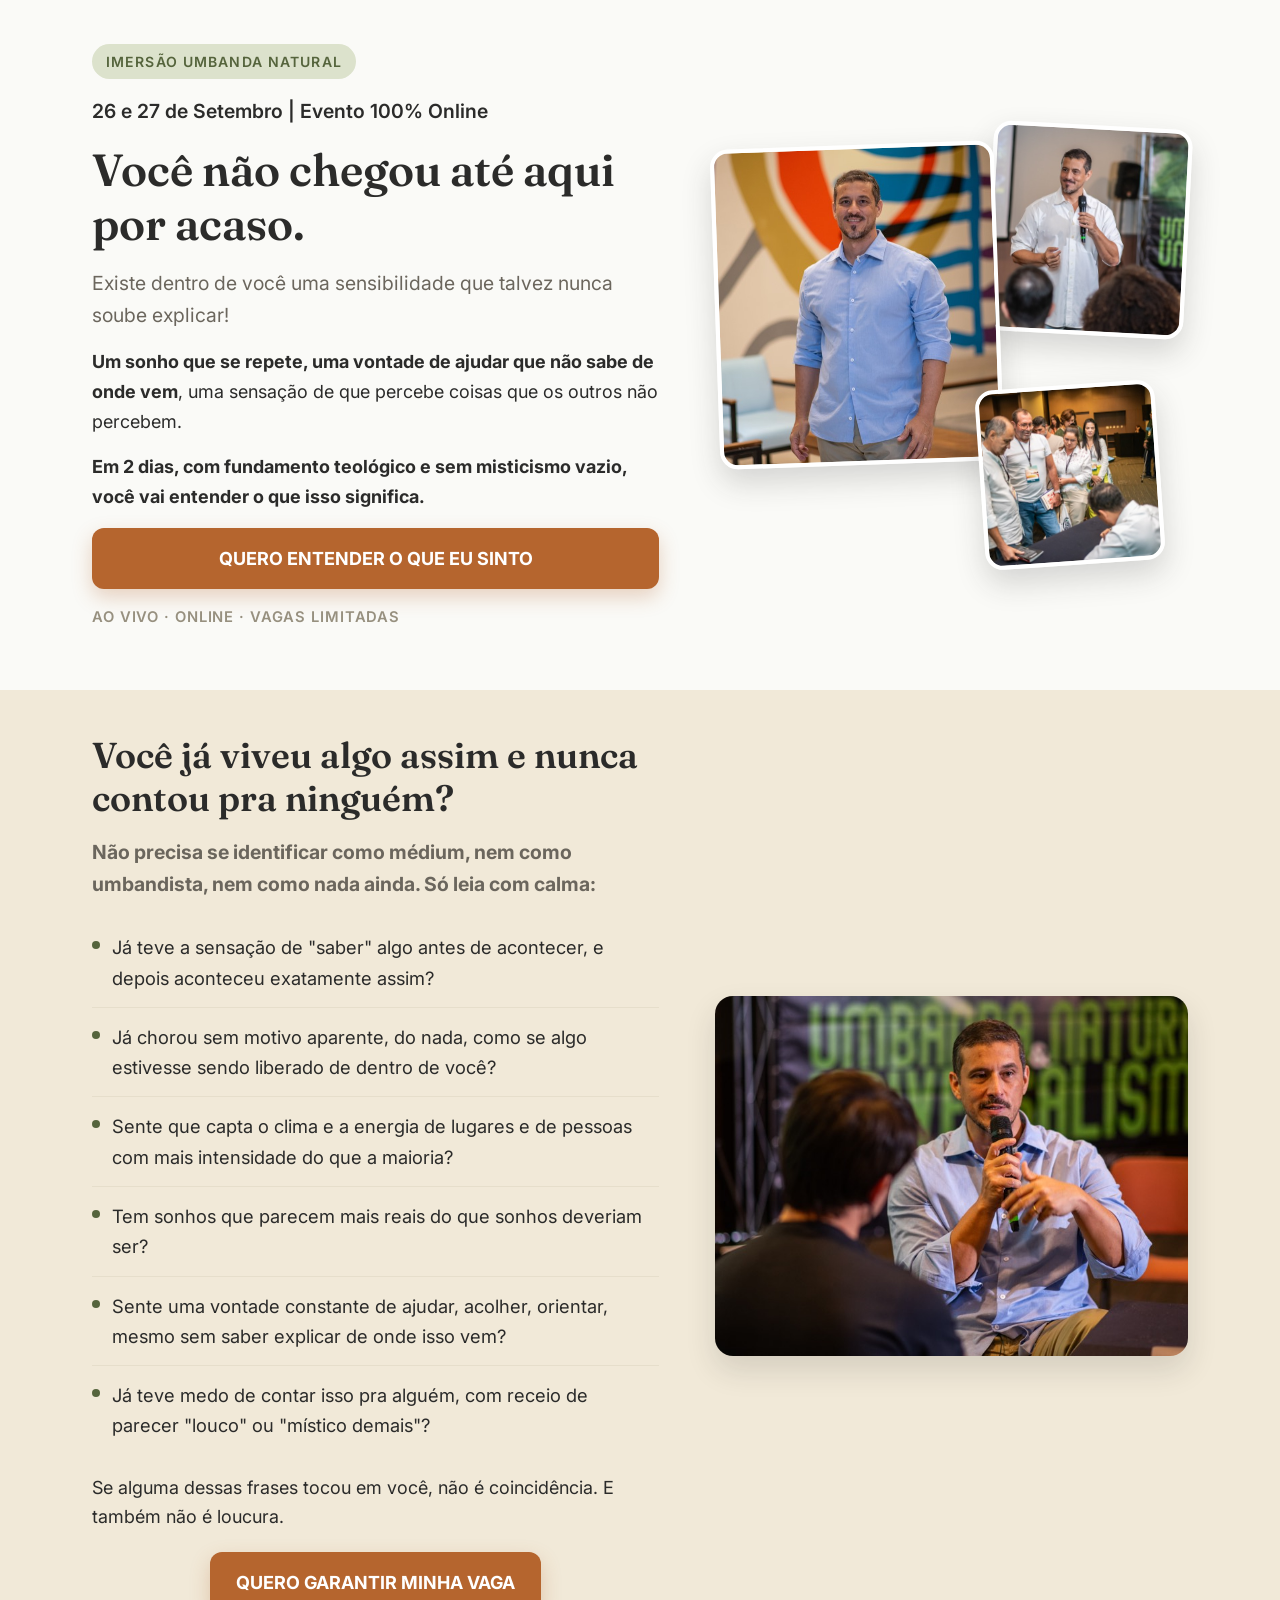
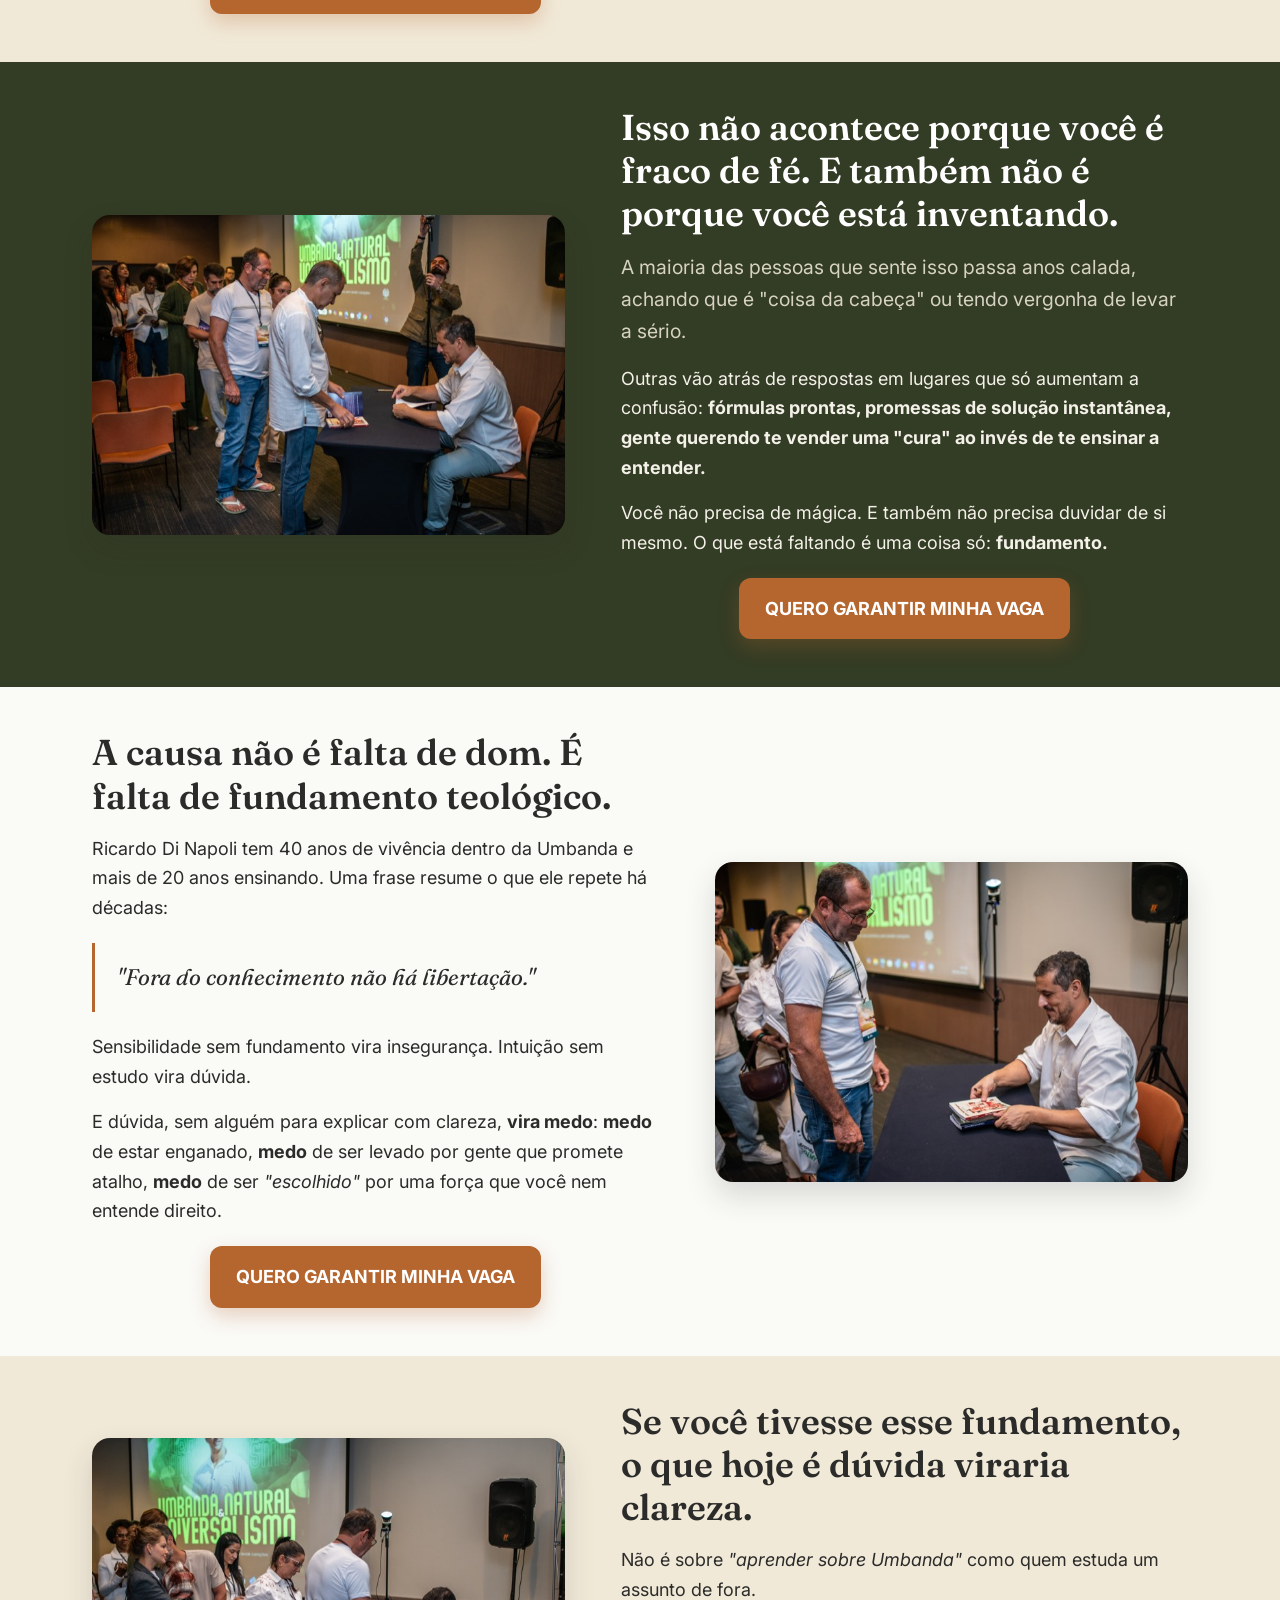
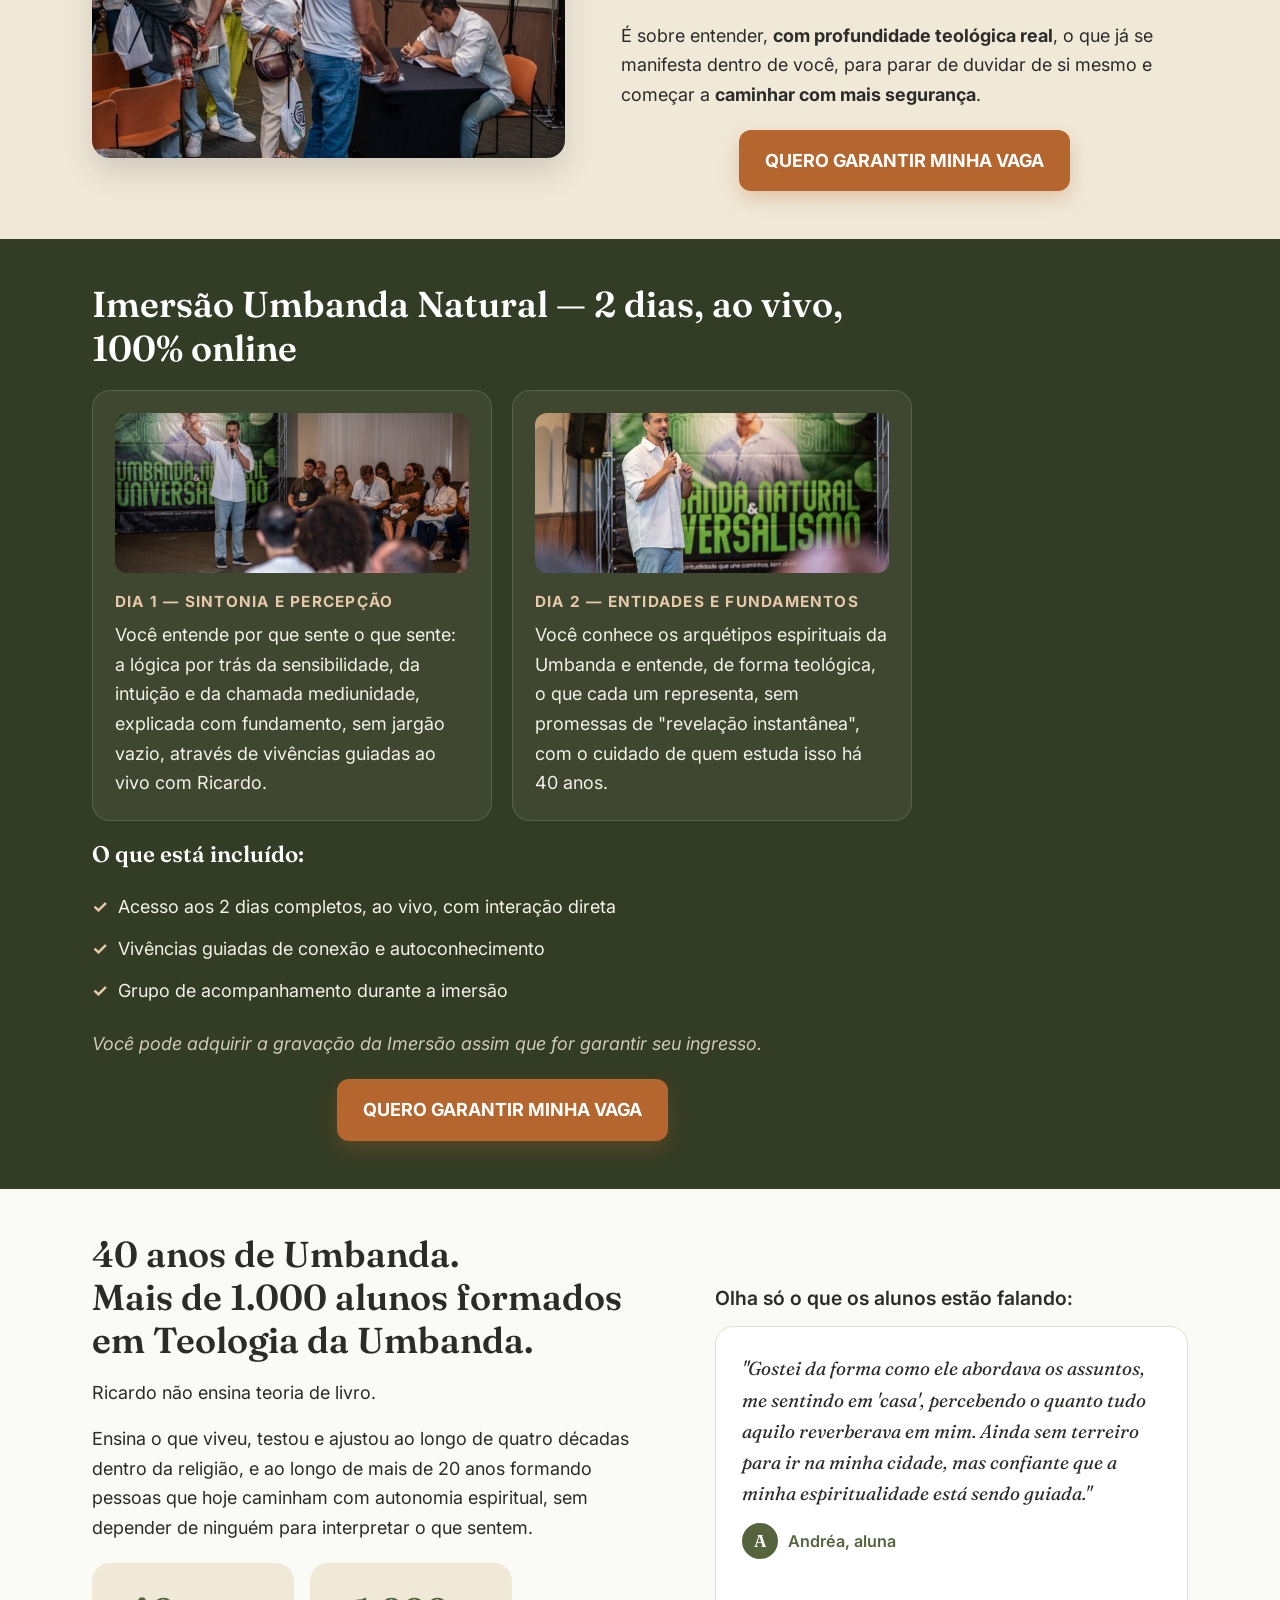
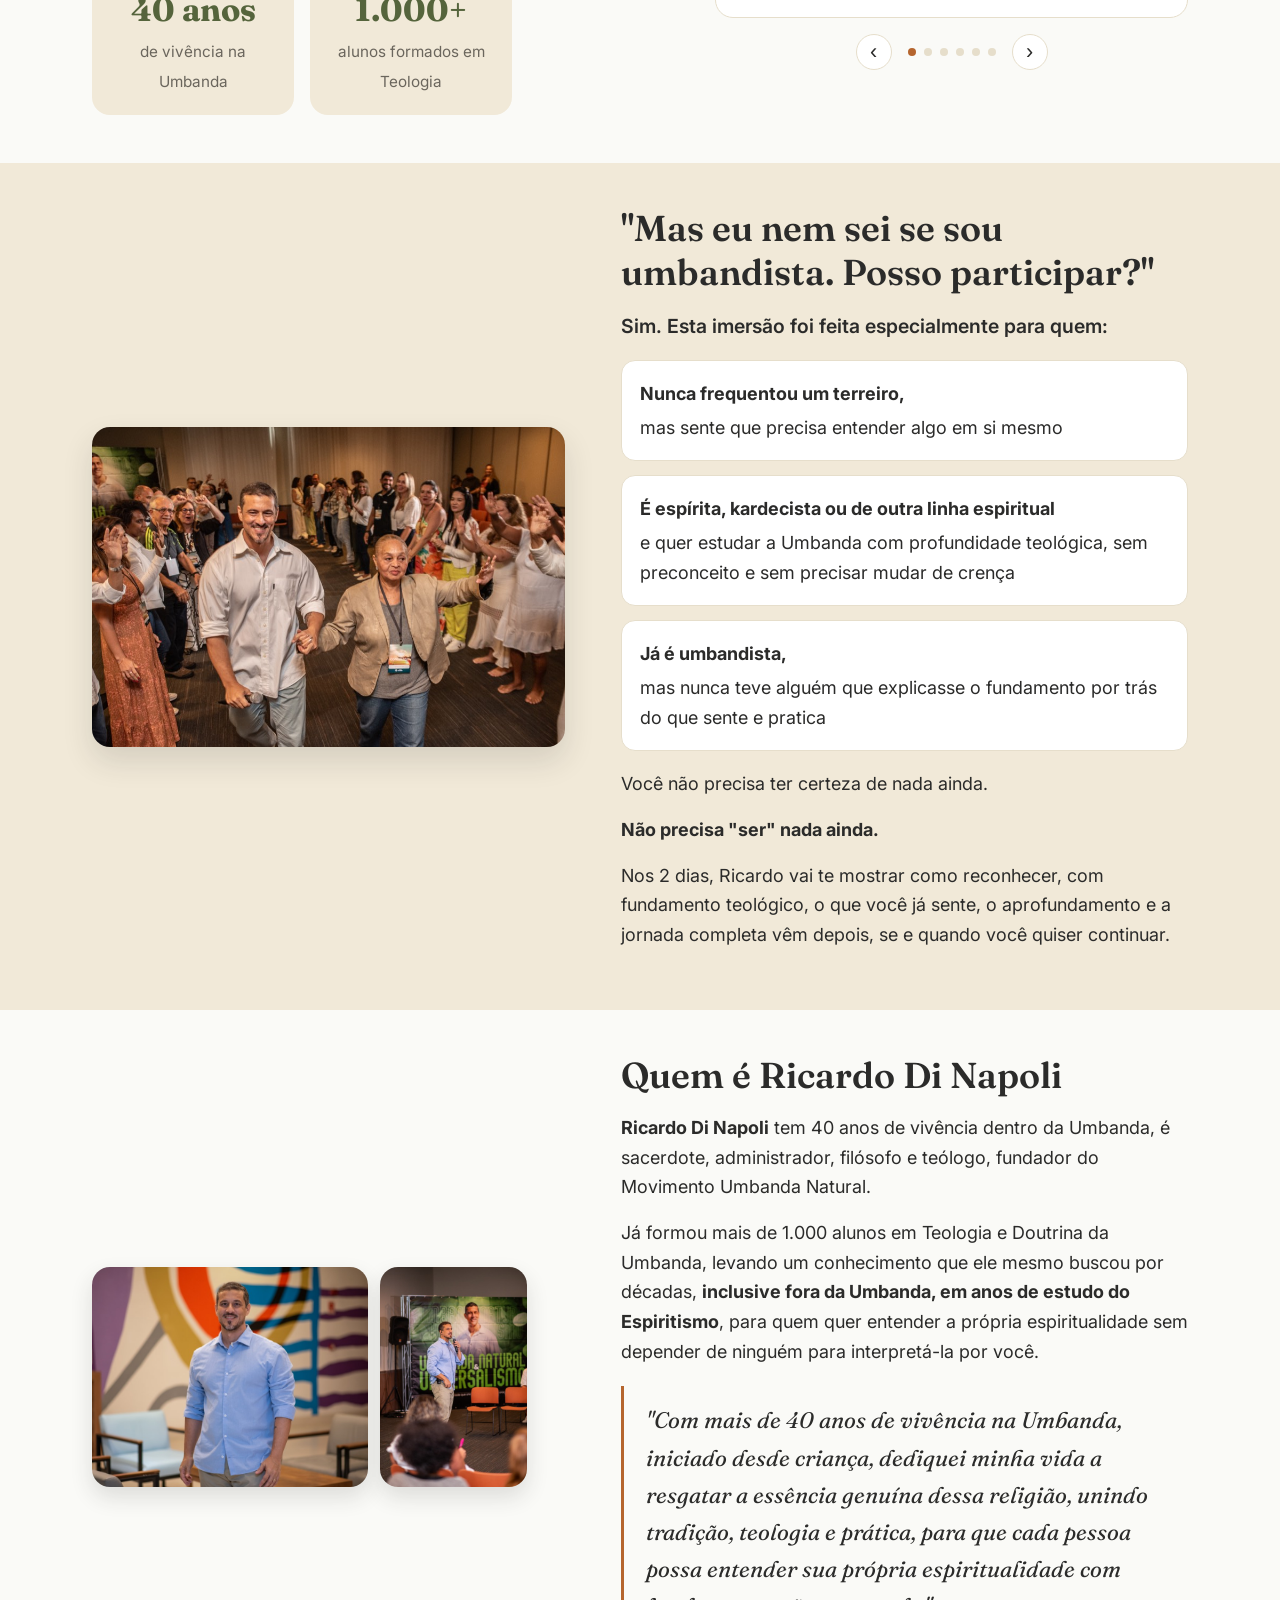
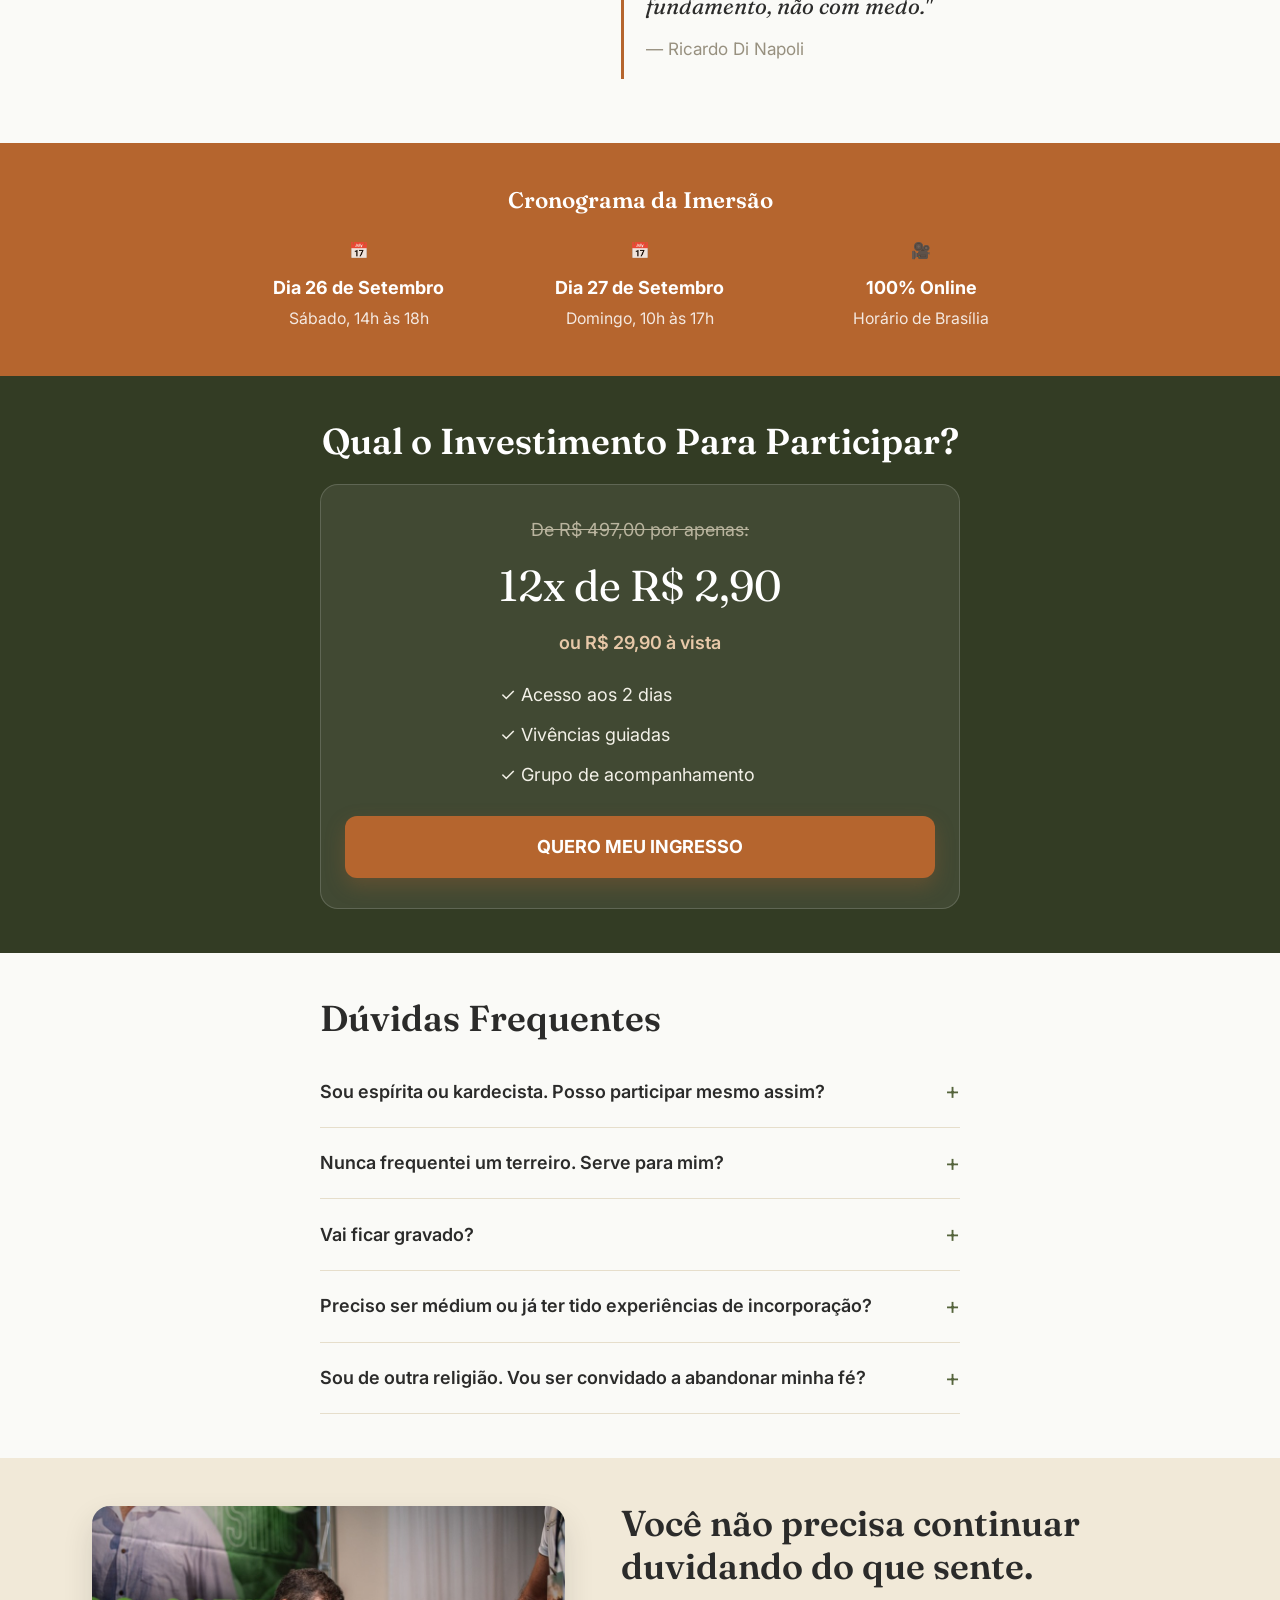
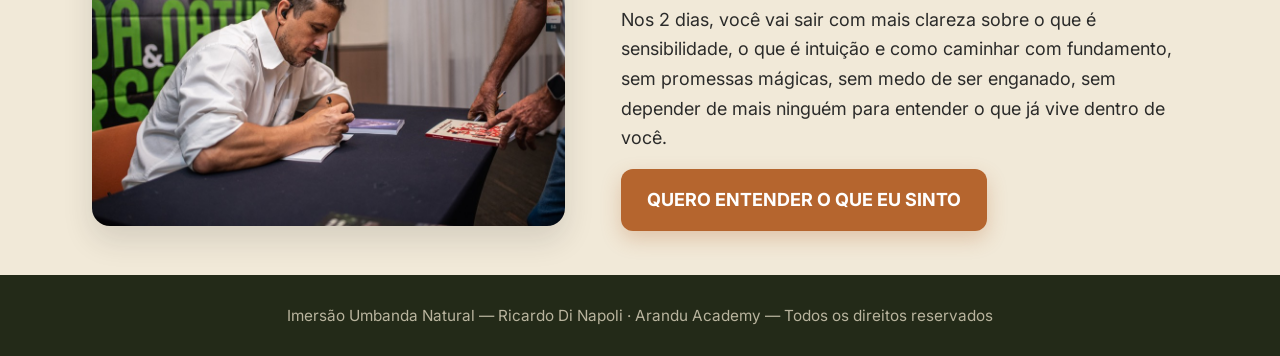
==== index.html @ 87f203f4 "Primeira versão da LP Imersão Umbanda Natural" ====
<!DOCTYPE html>
<html lang="pt-BR">
<head>
<meta charset="UTF-8">
<meta name="viewport" content="width=device-width, initial-scale=1.0">
<title>Imersão Umbanda Natural — Ricardo Di Napoli</title>
<meta name="description" content="Imersão ao vivo e 100% online com Ricardo Di Napoli, 40 anos de vivência na Umbanda. Entenda com fundamento teológico o que você sente, sem misticismo vazio.">
<link rel="preconnect" href="https://fonts.googleapis.com">
<link rel="preconnect" href="https://fonts.gstatic.com" crossorigin>
<link href="https://fonts.googleapis.com/css2?family=Fraunces:opsz,wght@9..144,500;9..144,600;9..144,700&family=Inter:wght@400;500;600;700&display=swap" rel="stylesheet">
<style>
  :root{
    --bg: #FAFAF7;
    --bg-soft: #F1E9D8;
    --ink: #2B2B2A;
    --ink-soft: #6B665D;
    --ink-faint: #97907F;
    --olive: #55643C;
    --olive-deep: #333C24;
    --olive-line: #DCE2CC;
    --cta: #B5652E;
    --cta-deep: #8F4E22;
    --line: #E6DECB;
    --white: #FFFFFF;
    --radius: 18px;
    --container-max: 1240px;
    --gap-col: 40px;
    --pad-x: 24px;
    --pad-y: 28px;
  }

  *{ box-sizing:border-box; }
  html{ scroll-behavior:smooth; font-size:112.5%; } /* base 18px — público 40+, ver [[feedback identidade Ipê Amarelo]] */
  body{
    margin:0;
    background:var(--bg);
    color:var(--ink);
    font-family:'Inter', -apple-system, "Segoe UI", Roboto, sans-serif;
    font-size:1rem;
    line-height:1.65;
    -webkit-font-smoothing:antialiased;
  }
  img{ max-width:100%; display:block; }
  h1,h2,h3{
    font-family:'Fraunces', Georgia, 'Times New Roman', serif;
    font-weight:600;
    line-height:1.2;
    margin:0 0 16px;
    color:var(--ink);
  }
  p{ margin:0 0 16px; }
  ul{ margin:0; padding:0; list-style:none; }

  /* ===== LAYOUT PRIMITIVES (usados por TODAS as seções, sem exceção) ===== */
  .section{ padding-block:var(--pad-y); }
  .section-dark{ background:var(--olive-deep); color:#F3F1E8; }
  .section-dark h2, .section-dark h3{ color:#FFFFFF; }
  .section-soft{ background:var(--bg-soft); }

  .container{
    max-width:var(--container-max);
    margin:0 auto;
    padding-inline:var(--pad-x);
  }

  .prose{ max-width:640px; margin:0 auto; }
  .prose.left{ margin:0; }

  .split{ display:grid; gap:var(--gap-col); align-items:center; }
  .split > *{ min-width:0; }

  .tag{
    display:inline-block;
    font-size:.78rem;
    font-weight:600;
    letter-spacing:.08em;
    text-transform:uppercase;
    color:var(--olive);
    background:var(--olive-line);
    padding:6px 14px;
    border-radius:999px;
    margin-bottom:16px;
  }
  .section-dark .tag{ background:rgba(255,255,255,.12); color:#E7E2CC; }

  h1{ font-size:2.05rem; }
  h2{ font-size:1.75rem; }
  h3{ font-size:1.25rem; }
  .lede{ font-size:1.08rem; color:var(--ink-soft); }
  .section-dark .lede{ color:#D7D3C2; }

  .btn{
    display:inline-block;
    background:var(--cta);
    color:#fff;
    font-weight:700;
    font-size:1rem;
    text-decoration:none;
    padding:16px 26px;
    border-radius:12px;
    text-align:center;
    box-shadow:0 8px 20px rgba(181,101,46,.28);
    transition:background .15s ease, transform .1s ease;
  }
  .btn:hover{ background:var(--cta-deep); }
  .btn:active{ transform:translateY(1px); }
  .btn-block{ display:block; width:100%; }
  .btn-center{ text-align:center; margin:20px 0 4px; }

  .trustline{
    margin-top:16px;
    font-size:.82rem;
    letter-spacing:.06em;
    text-transform:uppercase;
    color:var(--ink-faint);
    font-weight:600;
  }
  .section-dark .trustline{ color:#B9B49E; }

  /* HERO */
  .hero-mosaic{
    position:relative;
    height:190px;
  }
  .hero-mosaic img{
    position:absolute;
    object-fit:cover;
    border-radius:var(--radius);
    box-shadow:0 14px 30px rgba(43,43,42,.18);
    border:4px solid var(--white);
  }
  .hero-mosaic .m1{ width:56%; height:190px; left:0; top:0; transform:rotate(-2deg); z-index:2; }
  .hero-mosaic .m2{ width:38%; height:130px; right:0; top:0; transform:rotate(3deg); z-index:1; }
  .hero-mosaic .m3{ width:34%; height:110px; right:2%; bottom:-56px; transform:rotate(-4deg); z-index:3; }

  /* IDENTIFICAÇÃO */
  .id-list{ margin:18px 0; }
  .id-list li{
    display:flex;
    gap:12px;
    padding:14px 0;
    border-bottom:1px solid var(--line);
    font-size:1.02rem;
  }
  .id-list li:last-child{ border-bottom:none; }
  .id-dot{
    flex:none;
    width:8px; height:8px; border-radius:50%;
    background:var(--olive);
    margin-top:9px;
  }
  .id-photo{ border-radius:var(--radius); overflow:hidden; box-shadow:0 14px 30px rgba(43,43,42,.14); }
  .id-photo img{ width:100%; height:280px; object-fit:cover; object-position:top; }

  .block-photo{ border-radius:var(--radius); overflow:hidden; box-shadow:0 14px 30px rgba(43,43,42,.16); }
  .block-photo img{ width:100%; height:240px; object-fit:cover; }

  .placeholder-box{
    border:2px dashed var(--line);
    border-radius:var(--radius);
    padding:44px 24px;
    text-align:center;
    color:var(--ink-faint);
    background:rgba(255,255,255,.5);
  }

  /* CARROSSEL DE DEPOIMENTOS */
  .testi-track{
    display:flex;
    overflow-x:auto;
    scroll-snap-type:x mandatory;
    -webkit-overflow-scrolling:touch;
    scrollbar-width:none;
  }
  .testi-track::-webkit-scrollbar{ display:none; }
  .testi-card{
    flex:0 0 100%;
    scroll-snap-align:start;
    background:var(--white);
    border:1px solid var(--line);
    border-radius:var(--radius);
    padding:26px;
    min-height:180px;
  }
  .testi-card p{
    font-family:'Fraunces', serif;
    font-style:italic;
    font-size:1.05rem;
    color:var(--ink);
    margin:0 0 14px;
  }
  .testi-who{ display:flex; align-items:center; gap:10px; }
  .testi-avatar{
    width:36px; height:36px;
    border-radius:50%;
    object-fit:cover;
    flex:none;
  }
  .testi-initial{
    display:flex;
    align-items:center;
    justify-content:center;
    color:#fff;
    font-family:'Fraunces', serif;
    font-weight:600;
    font-size:.95rem;
  }
  .testi-author{ font-weight:600; color:var(--olive); font-size:.9rem; }
  .testi-nav{ display:flex; align-items:center; justify-content:center; gap:16px; margin-top:16px; }
  .testi-btn{
    background:var(--white);
    border:1px solid var(--line);
    width:36px; height:36px;
    border-radius:50%;
    font-size:1.2rem;
    line-height:1;
    cursor:pointer;
    color:var(--ink);
  }
  .testi-btn:hover{ background:var(--bg-soft); }
  .testi-dots{ display:flex; gap:8px; }
  .testi-dot{
    width:8px; height:8px;
    border-radius:50%;
    border:none;
    background:var(--line);
    cursor:pointer;
    padding:0;
  }
  .testi-dot.active{ background:var(--cta); }

  /* QUOTE */
  blockquote{
    margin:20px 0;
    padding:16px 0 16px 22px;
    border-left:3px solid var(--cta);
    font-family:'Fraunces', serif;
    font-size:1.25rem;
    font-style:italic;
    color:var(--ink);
  }
  .section-dark blockquote{ border-left-color:#E7C8A8; color:#fff; }
  blockquote cite{ display:block; margin-top:10px; font-family:'Inter',sans-serif; font-style:normal; font-size:.95rem; color:var(--ink-faint); }

  /* CRONOGRAMA */
  .dias{ display:grid; gap:20px; margin:20px 0; }
  .dia-card{
    background:rgba(255,255,255,.06);
    border:1px solid rgba(255,255,255,.14);
    border-radius:var(--radius);
    padding:22px;
  }
  .dia-card img{ border-radius:12px; margin-bottom:16px; height:160px; width:100%; object-fit:cover; }
  .dia-card .dia-num{ font-size:.85rem; letter-spacing:.08em; text-transform:uppercase; color:#E7C8A8; font-weight:700; margin-bottom:6px; }
  .incluido{ margin:18px 0; }
  .incluido li{ display:flex; gap:10px; padding:6px 0; }
  .check{ flex:none; color:#E7C8A8; font-weight:700; }
  .nota{ font-size:1rem; font-style:italic; color:#CFCAB6; }

  /* PROVA SOCIAL */
  .stats{ display:grid; grid-template-columns:1fr 1fr; gap:16px; margin:20px 0 4px; max-width:420px; }
  .stat{ background:var(--bg-soft); border-radius:var(--radius); padding:20px 16px; text-align:center; }
  .stat b{ display:block; font-family:'Fraunces',serif; font-size:1.8rem; color:var(--olive); }
  .stat span{ font-size:.85rem; color:var(--ink-soft); }
  .prova-mosaic{ display:grid; grid-template-columns:1fr 1fr; gap:10px; margin:16px 0 0; }
  .prova-mosaic img{ border-radius:14px; height:140px; object-fit:cover; box-shadow:0 8px 18px rgba(43,43,42,.12); }
  .prova-mosaic .wide{ grid-column:1 / -1; height:180px; }
  .prova-note{ font-size:.95rem; color:var(--ink-faint); text-align:center; margin-top:10px; }

  /* OBJEÇÃO */
  .objecao-photo{ border-radius:var(--radius); overflow:hidden; box-shadow:0 14px 30px rgba(43,43,42,.14); }
  .objecao-photo img{ width:100%; height:260px; object-fit:cover; object-position:top; }
  .cards3{ display:grid; gap:14px; margin:18px 0; }
  .card3{ background:var(--white); border:1px solid var(--line); border-radius:14px; padding:18px; }
  .card3 b{ display:block; margin-bottom:4px; }

  /* QUEM É RICARDO */
  .bio-photos{ display:grid; grid-template-columns:1.2fr .8fr; gap:12px; }
  .bio-photos img{ border-radius:var(--radius); height:220px; object-fit:cover; box-shadow:0 10px 22px rgba(43,43,42,.14); }
  .bio-photos img:last-child{ height:220px; object-position:top; }

  /* CRONOGRAMA (bloco único de logística) */
  .cronograma-banner{ background:var(--cta); text-align:center; }
  .cronograma-banner h3{ color:#fff; margin-bottom:24px; }
  .cronograma-cols{
    display:grid;
    gap:24px;
    max-width:820px;
    margin:0 auto;
  }
  .cronograma-cols > div{
    display:flex;
    flex-direction:column;
    align-items:center;
    gap:4px;
    color:#fff;
  }
  .cronograma-icon{ font-size:1.4rem; margin-bottom:4px; }
  .cronograma-cols strong{ font-size:1rem; }
  .cronograma-cols span{ color:rgba(255,255,255,.85); font-size:.88rem; }

  /* INVESTIMENTO */
  .preco-box{
    background:rgba(255,255,255,.07);
    border:1px solid rgba(255,255,255,.16);
    border-radius:var(--radius);
    padding:30px 24px;
    text-align:center;
    margin:20px 0 0;
  }
  .preco-de{ text-decoration:line-through; color:#B9B49E; font-size:1rem; }
  .preco-principal{ font-family:'Fraunces',serif; font-size:2.4rem; color:#fff; margin:6px 0; }
  .preco-vista{ color:#E7C8A8; font-weight:600; margin-bottom:18px; }
  .preco-lista{ text-align:left; max-width:280px; margin:0 auto 22px; }
  .preco-lista li{ padding:5px 0; }

  /* FAQ */
  details{
    border-bottom:1px solid var(--line);
    padding:16px 0;
  }
  details summary{
    cursor:pointer;
    font-weight:600;
    list-style:none;
    display:flex;
    justify-content:space-between;
    align-items:center;
    gap:12px;
  }
  details summary::-webkit-details-marker{ display:none; }
  details summary::after{
    content:'+';
    flex:none;
    font-size:1.3rem;
    color:var(--olive);
    font-weight:400;
  }
  details[open] summary::after{ content:'–'; }
  details summary{ font-size:1rem; }
  details p{ margin-top:12px; margin-bottom:0; color:var(--ink-soft); font-size:.95rem; }

  /* FECHAMENTO */
  .fechamento-photo{ border-radius:var(--radius); overflow:hidden; box-shadow:0 14px 30px rgba(43,43,42,.14); }
  .fechamento-photo img{ width:100%; height:260px; object-fit:cover; object-position:top; }

  footer{ background:#232A18; color:#B9B49E; text-align:center; padding:28px 24px; font-size:.85rem; }

  /* CTA STICKY */
  .cta-sticky{
    position:fixed;
    left:0; right:0; bottom:0;
    background:var(--white);
    border-top:1px solid var(--line);
    padding:10px 14px;
    box-shadow:0 -8px 20px rgba(43,43,42,.10);
    z-index:50;
    transform:translateY(120%);
    transition:transform .25s ease;
  }
  .cta-sticky.show{ transform:translateY(0); }
  .cta-sticky .btn{ padding:13px 20px; font-size:.92rem; }

  /* ===== BREAKPOINTS ===== */
  /* Tablet: só o padding lateral do container cresce */
  @media (min-width:768px){
    :root{ --pad-x:48px; }
  }

  /* Desktop: colunas viram lado a lado, espaçamento entre seções cresce, container ganha padding final */
  @media (min-width:860px){
    :root{ --pad-y:44px; --gap-col:56px; }
    h1{ font-size:2.5rem; }
    h2{ font-size:2rem; }

    .split{ grid-template-columns:1fr; }
    .split.split-text-first{ grid-template-columns:1.2fr 1fr; }
    .split.split-photo-first{ grid-template-columns:1fr 1.2fr; }

    .hero-mosaic{ height:440px; }
    .hero-mosaic .m1{ width:60%; height:320px; left:0; top:20px; }
    .hero-mosaic .m2{ width:42%; height:210px; right:0; top:0; }
    .hero-mosaic .m3{ width:38%; height:180px; right:6%; bottom:0; }

    .id-photo img{ height:100%; min-height:360px; }
    .block-photo img{ height:100%; min-height:320px; }
    .dias{ grid-template-columns:1fr 1fr; }
    .cronograma-cols{ grid-template-columns:1fr 1fr 1fr; }
    .objecao-photo img{ height:100%; min-height:320px; }
    .fechamento-photo img{ height:100%; min-height:320px; }

    .cta-sticky{ display:none; }
  }

  @media (min-width:1200px){
    :root{ --pad-x:72px; }
  }
</style>
</head>
<body>

<!-- BLOCO 1 — HERO -->
<section class="section" id="hero">
  <div class="container split split-text-first">
    <div>
      <span class="tag">Imersão Umbanda Natural</span>
      <p class="lede" style="margin-bottom:16px;font-weight:600;color:var(--ink);">26 e 27 de Setembro | Evento 100% Online</p>
      <h1>Você não chegou até aqui por acaso.</h1>
      <p class="lede">Existe dentro de você uma sensibilidade que talvez nunca soube explicar!</p>
      <p><strong>Um sonho que se repete, uma vontade de ajudar que não sabe de onde vem</strong>, uma sensação de que percebe coisas que os outros não percebem.</p>
      <p><strong>Em 2 dias, com fundamento teológico e sem misticismo vazio, você vai entender o que isso significa.</strong></p>
      <a href="#investimento" class="btn btn-block">QUERO ENTENDER O QUE EU SINTO</a>
      <p class="trustline">AO VIVO · ONLINE · VAGAS LIMITADAS</p>
    </div>
    <div class="hero-mosaic">
      <img class="m1" src="assets/img/hero-1.jpg" alt="Ricardo Di Napoli sorrindo, retrato de corpo inteiro">
      <img class="m2" src="assets/img/hero-2.jpg" alt="Ricardo Di Napoli falando ao microfone no Congresso Arandu">
      <img class="m3" src="assets/img/hero-3.jpg" alt="Ricardo Di Napoli autografando livro para um aluno">
    </div>
  </div>
</section>

<!-- BLOCO 2 — IDENTIFICAÇÃO -->
<section class="section section-soft" id="identificacao">
  <div class="container split split-text-first">
    <div>
      <h2>Você já viveu algo assim e nunca contou pra ninguém?</h2>
      <p class="lede"><strong>Não precisa se identificar como médium, nem como umbandista, nem como nada ainda. Só leia com calma:</strong></p>
      <ul class="id-list">
        <li><span class="id-dot"></span><span>Já teve a sensação de "saber" algo antes de acontecer, e depois aconteceu exatamente assim?</span></li>
        <li><span class="id-dot"></span><span>Já chorou sem motivo aparente, do nada, como se algo estivesse sendo liberado de dentro de você?</span></li>
        <li><span class="id-dot"></span><span>Sente que capta o clima e a energia de lugares e de pessoas com mais intensidade do que a maioria?</span></li>
        <li><span class="id-dot"></span><span>Tem sonhos que parecem mais reais do que sonhos deveriam ser?</span></li>
        <li><span class="id-dot"></span><span>Sente uma vontade constante de ajudar, acolher, orientar, mesmo sem saber explicar de onde isso vem?</span></li>
        <li><span class="id-dot"></span><span>Já teve medo de contar isso pra alguém, com receio de parecer "louco" ou "místico demais"?</span></li>
      </ul>
      <p>Se alguma dessas frases tocou em você, não é coincidência. E também não é loucura.</p>
      <div class="btn-center"><a href="#investimento" class="btn">QUERO GARANTIR MINHA VAGA</a></div>
    </div>
    <div class="id-photo">
      <img src="assets/img/identificacao.jpg" alt="Ricardo Di Napoli em conversa, expressão pensativa">
    </div>
  </div>
</section>

<!-- BLOCO 3 — REFRAME (cor cheia) -->
<section class="section section-dark" id="reframe">
  <div class="container split split-photo-first">
    <div class="block-photo"><img src="assets/img/prova-1.jpg" alt="Ricardo Di Napoli autografando livro para um aluno"></div>
    <div>
      <h2>Isso não acontece porque você é fraco de fé. E também não é porque você está inventando.</h2>
      <p class="lede">A maioria das pessoas que sente isso passa anos calada, achando que é "coisa da cabeça" ou tendo vergonha de levar a sério.</p>
      <p>Outras vão atrás de respostas em lugares que só aumentam a confusão: <strong>fórmulas prontas, promessas de solução instantânea, gente querendo te vender uma "cura" ao invés de te ensinar a entender.</strong></p>
      <p>Você não precisa de mágica. E também não precisa duvidar de si mesmo. O que está faltando é uma coisa só: <strong>fundamento.</strong></p>
      <div class="btn-center"><a href="#investimento" class="btn">QUERO GARANTIR MINHA VAGA</a></div>
    </div>
  </div>
</section>

<!-- BLOCO 4 — CAUSA REAL + CITAÇÃO -->
<section class="section" id="causa">
  <div class="container split split-text-first">
    <div>
      <h2>A causa não é falta de dom. É falta de fundamento teológico.</h2>
      <p>Ricardo Di Napoli tem 40 anos de vivência dentro da Umbanda e mais de 20 anos ensinando. Uma frase resume o que ele repete há décadas:</p>
      <blockquote>"Fora do conhecimento não há libertação."</blockquote>
      <p>Sensibilidade sem fundamento vira insegurança. Intuição sem estudo vira dúvida.</p>
      <p>E dúvida, sem alguém para explicar com clareza, <strong>vira medo</strong>: <strong>medo</strong> de estar enganado, <strong>medo</strong> de ser levado por gente que promete atalho, <strong>medo</strong> de ser <em>"escolhido"</em> por uma força que você nem entende direito.</p>
      <div class="btn-center"><a href="#investimento" class="btn">QUERO GARANTIR MINHA VAGA</a></div>
    </div>
    <div class="block-photo"><img src="assets/img/prova-2.jpg" alt="Fila de alunos esperando autógrafo de Ricardo Di Napoli"></div>
  </div>
</section>

<!-- BLOCO 5 — PONTE LÓGICA -->
<section class="section section-soft" id="ponte">
  <div class="container split split-photo-first">
    <div class="block-photo"><img src="assets/img/prova-3.jpg" alt="Alunos conversando com Ricardo Di Napoli após a palestra"></div>
    <div>
      <h2>Se você tivesse esse fundamento, o que hoje é dúvida viraria clareza.</h2>
      <p>Não é sobre <em>"aprender sobre Umbanda"</em> como quem estuda um assunto de fora.</p>
      <p>É sobre entender, <strong>com profundidade teológica real</strong>, o que já se manifesta dentro de você, para parar de duvidar de si mesmo e começar a <strong>caminhar com mais segurança</strong>.</p>
      <div class="btn-center"><a href="#investimento" class="btn">QUERO GARANTIR MINHA VAGA</a></div>
    </div>
  </div>
</section>

<!-- BLOCO 6 — CRONOGRAMA (cor cheia) -->
<section class="section section-dark" id="cronograma">
  <div class="container">
    <div class="prose left" style="max-width:820px;">
      <h2>Imersão Umbanda Natural — 2 dias, ao vivo, 100% online</h2>
      <div class="dias">
        <div class="dia-card">
          <img src="assets/img/cronograma-1.jpg" alt="Ricardo Di Napoli gesticulando durante a fala, ao vivo">
          <div class="dia-num">Dia 1 — Sintonia e Percepção</div>
          <p style="color:#F3F1E8;margin:0;">Você entende por que sente o que sente: a lógica por trás da sensibilidade, da intuição e da chamada mediunidade, explicada com fundamento, sem jargão vazio, através de vivências guiadas ao vivo com Ricardo.</p>
        </div>
        <div class="dia-card">
          <img src="assets/img/cronograma-2.jpg" alt="Ricardo Di Napoli falando ao microfone">
          <div class="dia-num">Dia 2 — Entidades e Fundamentos</div>
          <p style="color:#F3F1E8;margin:0;">Você conhece os arquétipos espirituais da Umbanda e entende, de forma teológica, o que cada um representa, sem promessas de "revelação instantânea", com o cuidado de quem estuda isso há 40 anos.</p>
        </div>
      </div>
      <h3 style="color:#fff;">O que está incluído:</h3>
      <ul class="incluido">
        <li><span class="check">✓</span><span>Acesso aos 2 dias completos, ao vivo, com interação direta</span></li>
        <li><span class="check">✓</span><span>Vivências guiadas de conexão e autoconhecimento</span></li>
        <li><span class="check">✓</span><span>Grupo de acompanhamento durante a imersão</span></li>
      </ul>
      <p class="nota">Você pode adquirir a gravação da Imersão assim que for garantir seu ingresso.</p>
      <div class="btn-center"><a href="#investimento" class="btn">QUERO GARANTIR MINHA VAGA</a></div>
    </div>
  </div>
</section>

<!-- BLOCO 7 — PROVA SOCIAL -->
<section class="section" id="prova">
  <div class="container split split-text-first">
    <div>
      <h2>40 anos de Umbanda.<br>Mais de 1.000 alunos formados em Teologia da Umbanda.</h2>
      <p>Ricardo não ensina teoria de livro.</p>
      <p>Ensina o que viveu, testou e ajustou ao longo de quatro décadas dentro da religião, e ao longo de mais de 20 anos formando pessoas que hoje caminham com autonomia espiritual, sem depender de ninguém para interpretar o que sentem.</p>
      <div class="stats">
        <div class="stat"><b>40 anos</b><span>de vivência na Umbanda</span></div>
        <div class="stat"><b>1.000+</b><span>alunos formados em Teologia</span></div>
      </div>
    </div>
    <div>
      <p class="lede" style="font-weight:600;color:var(--ink);margin-bottom:12px;">Olha só o que os alunos estão falando:</p>
      <div class="testi-carousel">
        <div class="testi-track" id="testiTrack">
          <div class="testi-card">
            <p>"Gostei da forma como ele abordava os assuntos, me sentindo em 'casa', percebendo o quanto tudo aquilo reverberava em mim. Ainda sem terreiro para ir na minha cidade, mas confiante que a minha espiritualidade está sendo guiada."</p>
            <div class="testi-who"><span class="testi-avatar testi-initial" style="background:var(--olive);">A</span><span class="testi-author">Andréa, aluna</span></div>
          </div>
          <div class="testi-card">
            <p>"Quando resolvi deixar o Kardecismo e ir para a Umbanda, procurei algumas orientações e os espíritos devem ter me guiado para esse curso de Teologia. Estou aprendendo muito, compreendo agora o significado e a razão de muitas coisas."</p>
            <div class="testi-who"><img class="testi-avatar" src="assets/img/testi-mirian.jpg" alt="Mirian, aluna"><span class="testi-author">Mirian, aluna</span></div>
          </div>
          <div class="testi-card">
            <p>"Depois de correr muito de terreiro pra outros, por conta de sempre ter algo que não era compatível com o que eu acreditava... venho de longa caminhada dentro da religião entre Umbanda e Kardec. Esse quase um ano de aulas foi um divisor pra nosso trabalho espiritual."</p>
            <div class="testi-who"><img class="testi-avatar" src="assets/img/testi-sueli.jpg" alt="Sueli, aluna"><span class="testi-author">Sueli, aluna</span></div>
          </div>
          <div class="testi-card">
            <p>"Fazer o curso de Teologia Umbanda e conhecer o Ricardo Di Napoli foi muito maravilhoso. Sempre procurei cursos e já fiz alguns, mas não tão cheio de conteúdo como este curso, muita clareza, muito material de apoio. O curso foi tão bom que vou fazer o segundo ano."</p>
            <div class="testi-who"><span class="testi-avatar testi-initial" style="background:var(--cta);">D</span><span class="testi-author">Dirce, aluna</span></div>
          </div>
          <div class="testi-card">
            <p>"Já estou com saudades da minha aula semanal, maravilhosa, transformadora, que me fez enxergar a Umbanda e a minha espiritualidade com mais clareza."</p>
            <div class="testi-who"><span class="testi-avatar testi-initial" style="background:var(--olive-deep);">A</span><span class="testi-author">Adriana, aluna</span></div>
          </div>
          <div class="testi-card">
            <p>"Foi então que conheci o mestre Ricardo no Instagram... iniciei o curso de teologia, que está sendo um divisor de águas em minha vida. Vejo a Umbanda com outro olhar, é tudo tão simples, verdadeiro, tranquilo, sem mistificação."</p>
            <div class="testi-who"><img class="testi-avatar" src="assets/img/testi-micherla.jpg" alt="Micherla, aluna"><span class="testi-author">Micherla, aluna</span></div>
          </div>
        </div>
        <div class="testi-nav">
          <button type="button" class="testi-btn" id="testiPrev" aria-label="Depoimento anterior">‹</button>
          <div class="testi-dots" id="testiDots"></div>
          <button type="button" class="testi-btn" id="testiNext" aria-label="Próximo depoimento">›</button>
        </div>
      </div>
    </div>
  </div>
</section>

<!-- BLOCO 8 — OBJEÇÃO -->
<section class="section section-soft" id="objecao">
  <div class="container split split-photo-first">
    <div class="objecao-photo">
      <img src="assets/img/objecao.jpg" alt="Ricardo Di Napoli sorrindo, de mãos dadas com um participante">
    </div>
    <div>
      <h2>"Mas eu nem sei se sou umbandista. Posso participar?"</h2>
      <p class="lede" style="font-weight:600;color:var(--ink);">Sim. Esta imersão foi feita especialmente para quem:</p>
      <div class="cards3">
        <div class="card3"><b>Nunca frequentou um terreiro,</b> mas sente que precisa entender algo em si mesmo</div>
        <div class="card3"><b>É espírita, kardecista ou de outra linha espiritual</b> e quer estudar a Umbanda com profundidade teológica, sem preconceito e sem precisar mudar de crença</div>
        <div class="card3"><b>Já é umbandista,</b> mas nunca teve alguém que explicasse o fundamento por trás do que sente e pratica</div>
      </div>
      <p>Você não precisa ter certeza de nada ainda.</p>
      <p><strong>Não precisa "ser" nada ainda.</strong></p>
      <p>Nos 2 dias, Ricardo vai te mostrar como reconhecer, com fundamento teológico, o que você já sente, o aprofundamento e a jornada completa vêm depois, se e quando você quiser continuar.</p>
    </div>
  </div>
</section>

<!-- BLOCO 9 — QUEM É RICARDO -->
<section class="section" id="quemeh">
  <div class="container split split-photo-first">
    <div class="bio-photos">
      <img src="assets/img/bio-1.jpg" alt="Ricardo Di Napoli, retrato de corpo inteiro">
      <img src="assets/img/bio-2.jpg" alt="Ricardo Di Napoli em conversa, ambiente de palestra">
    </div>
    <div>
      <h2>Quem é Ricardo Di Napoli</h2>
      <p><strong>Ricardo Di Napoli</strong> tem 40 anos de vivência dentro da Umbanda, é sacerdote, administrador, filósofo e teólogo, fundador do Movimento Umbanda Natural.</p>
      <p>Já formou mais de 1.000 alunos em Teologia e Doutrina da Umbanda, levando um conhecimento que ele mesmo buscou por décadas, <strong>inclusive fora da Umbanda, em anos de estudo do Espiritismo</strong>, para quem quer entender a própria espiritualidade sem depender de ninguém para interpretá-la por você.</p>
      <blockquote>
        "Com mais de 40 anos de vivência na Umbanda, iniciado desde criança, dediquei minha vida a resgatar a essência genuína dessa religião, unindo tradição, teologia e prática, para que cada pessoa possa entender sua própria espiritualidade com fundamento, não com medo."
        <cite>— Ricardo Di Napoli</cite>
      </blockquote>
    </div>
  </div>
</section>

<!-- CRONOGRAMA DA IMERSÃO (bloco único de logística) -->
<section class="section cronograma-banner" id="datas">
  <div class="container">
    <h3>Cronograma da Imersão</h3>
    <div class="cronograma-cols">
      <div><span class="cronograma-icon">📅</span><strong>Dia 26 de Setembro</strong><span>Sábado, 14h às 18h</span></div>
      <div><span class="cronograma-icon">📅</span><strong>Dia 27 de Setembro</strong><span>Domingo, 10h às 17h</span></div>
      <div><span class="cronograma-icon">🎥</span><strong>100% Online</strong><span>Horário de Brasília</span></div>
    </div>
  </div>
</section>

<!-- BLOCO 10 — INVESTIMENTO (cor cheia) -->
<section class="section section-dark" id="investimento">
  <div class="container">
    <div class="prose" style="text-align:center;">
      <h2 style="color:#fff;">Qual o Investimento Para Participar?</h2>
      <div class="preco-box">
        <div class="preco-de">De R$ 497,00 por apenas:</div>
        <div class="preco-principal">12x de R$ 2,90</div>
        <div class="preco-vista">ou R$ 29,90 à vista</div>
        <ul class="preco-lista">
          <li>✓ Acesso aos 2 dias</li>
          <li>✓ Vivências guiadas</li>
          <li>✓ Grupo de acompanhamento</li>
        </ul>
        <a href="https://pagamento.aranduacademy.com.br/pay/a2ad249e-2c56-4fc7-94d0-300745c9098e" class="btn btn-block" id="cta-checkout">QUERO MEU INGRESSO</a>
      </div>
    </div>
  </div>
</section>

<!-- BLOCO 11 — FAQ -->
<section class="section" id="faq">
  <div class="container">
    <div class="prose">
      <h2>Dúvidas Frequentes</h2>
      <details>
        <summary>Sou espírita ou kardecista. Posso participar mesmo assim?</summary>
        <p>Sim. A imersão foi construída para quem quer entender a Umbanda com profundidade teológica, independente da sua prática atual. Você não precisa mudar de crença para estudar com fundamento.</p>
      </details>
      <details>
        <summary>Nunca frequentei um terreiro. Serve para mim?</summary>
        <p>Sim, principalmente. Grande parte de quem participa está começando exatamente do zero, sentindo algo, mas sem nenhum vínculo religioso ainda.</p>
      </details>
      <details>
        <summary>Vai ficar gravado?</summary>
        <p>Não, a imersão é ao vivo. A gravação pode ser adquirida separadamente para quem quiser rever o conteúdo depois.</p>
      </details>
      <details>
        <summary>Preciso ser médium ou já ter tido experiências de incorporação?</summary>
        <p>Não. A imersão trabalha percepção, intuição e fundamento teológico, a incorporação é apenas um dos temas abordados, não um requisito para participar.</p>
      </details>
      <details>
        <summary>Sou de outra religião. Vou ser convidado a abandonar minha fé?</summary>
        <p>Não. Ricardo se define como universalista e ensina com respeito por todas as tradições espirituais. A proposta é entender a Umbanda com fundamento, não converter ninguém.</p>
      </details>
    </div>
  </div>
</section>

<!-- BLOCO 12 — FECHAMENTO -->
<section class="section section-soft" id="fechamento">
  <div class="container split split-photo-first">
    <div class="fechamento-photo">
      <img src="assets/img/fechamento.jpg" alt="Ricardo Di Napoli cumprimentando um aluno, tom caloroso">
    </div>
    <div>
      <h2>Você não precisa continuar duvidando do que sente.</h2>
      <p>Nos 2 dias, você vai sair com mais clareza sobre o que é sensibilidade, o que é intuição e como caminhar com fundamento, sem promessas mágicas, sem medo de ser enganado, sem depender de mais ninguém para entender o que já vive dentro de você.</p>
      <a href="#investimento" class="btn">QUERO ENTENDER O QUE EU SINTO</a>
    </div>
  </div>
</section>

<footer>
  Imersão Umbanda Natural — Ricardo Di Napoli · Arandu Academy — Todos os direitos reservados
</footer>

<div class="cta-sticky" id="ctaSticky">
  <a href="#investimento" class="btn btn-block">QUERO GARANTIR MINHA VAGA</a>
</div>

<script>
  (function(){
    var hero = document.getElementById('hero');
    var sticky = document.getElementById('ctaSticky');
    if(!hero || !sticky) return;
    var obs = new IntersectionObserver(function(entries){
      entries.forEach(function(e){
        sticky.classList.toggle('show', !e.isIntersecting);
      });
    }, { threshold: 0 });
    obs.observe(hero);
  })();

  (function(){
    var track = document.getElementById('testiTrack');
    var prev = document.getElementById('testiPrev');
    var next = document.getElementById('testiNext');
    var dotsWrap = document.getElementById('testiDots');
    if(!track || !dotsWrap) return;
    var cards = track.children;
    for(var i=0;i<cards.length;i++){
      var dot = document.createElement('button');
      dot.type = 'button';
      dot.className = 'testi-dot' + (i===0 ? ' active' : '');
      dot.setAttribute('aria-label','Ir para depoimento ' + (i+1));
      (function(idx){
        dot.addEventListener('click', function(){
          track.scrollTo({ left: idx * track.clientWidth, behavior: 'smooth' });
        });
      })(i);
      dotsWrap.appendChild(dot);
    }
    function updateDots(){
      var idx = Math.round(track.scrollLeft / track.clientWidth);
      Array.prototype.forEach.call(dotsWrap.children, function(d, i){
        d.classList.toggle('active', i === idx);
      });
    }
    track.addEventListener('scroll', function(){ window.requestAnimationFrame(updateDots); });
    if(prev) prev.addEventListener('click', function(){ track.scrollBy({ left: -track.clientWidth, behavior: 'smooth' }); });
    if(next) next.addEventListener('click', function(){ track.scrollBy({ left: track.clientWidth, behavior: 'smooth' }); });
  })();
</script>

</body>
</html>
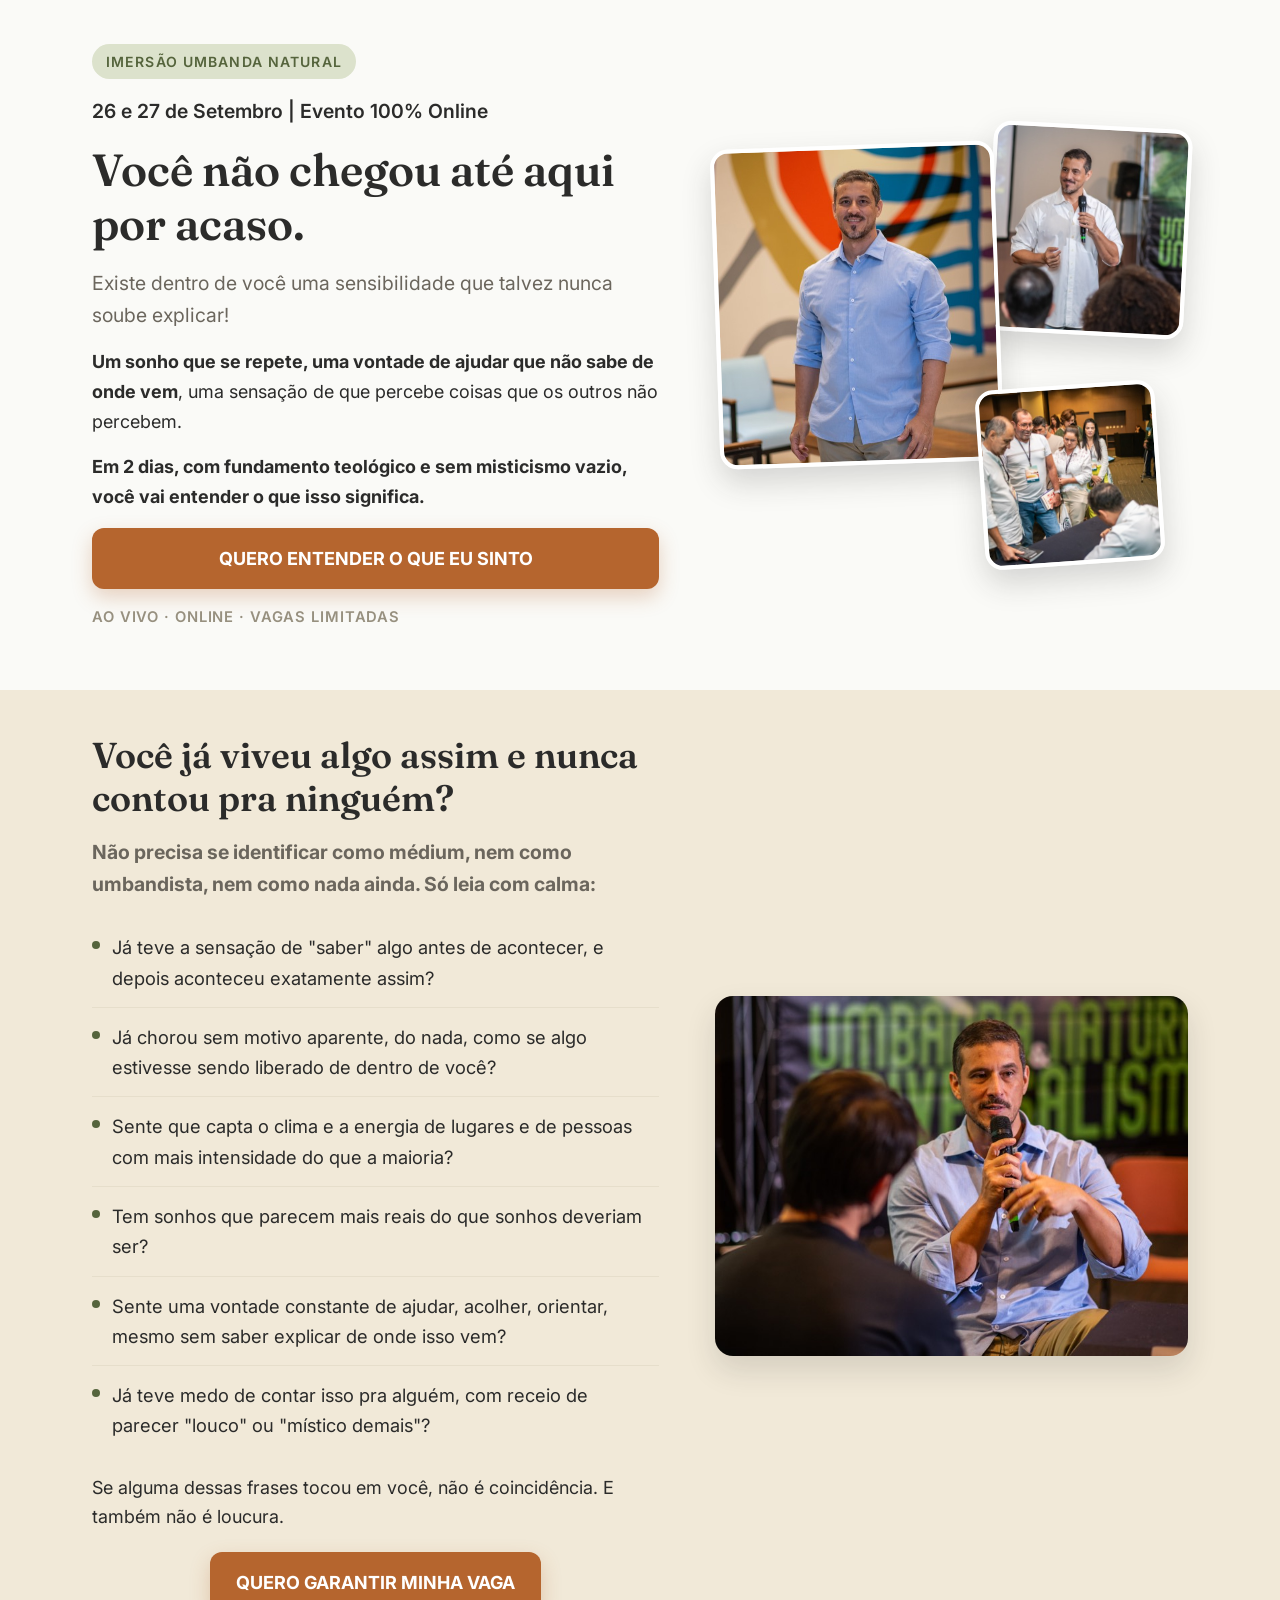
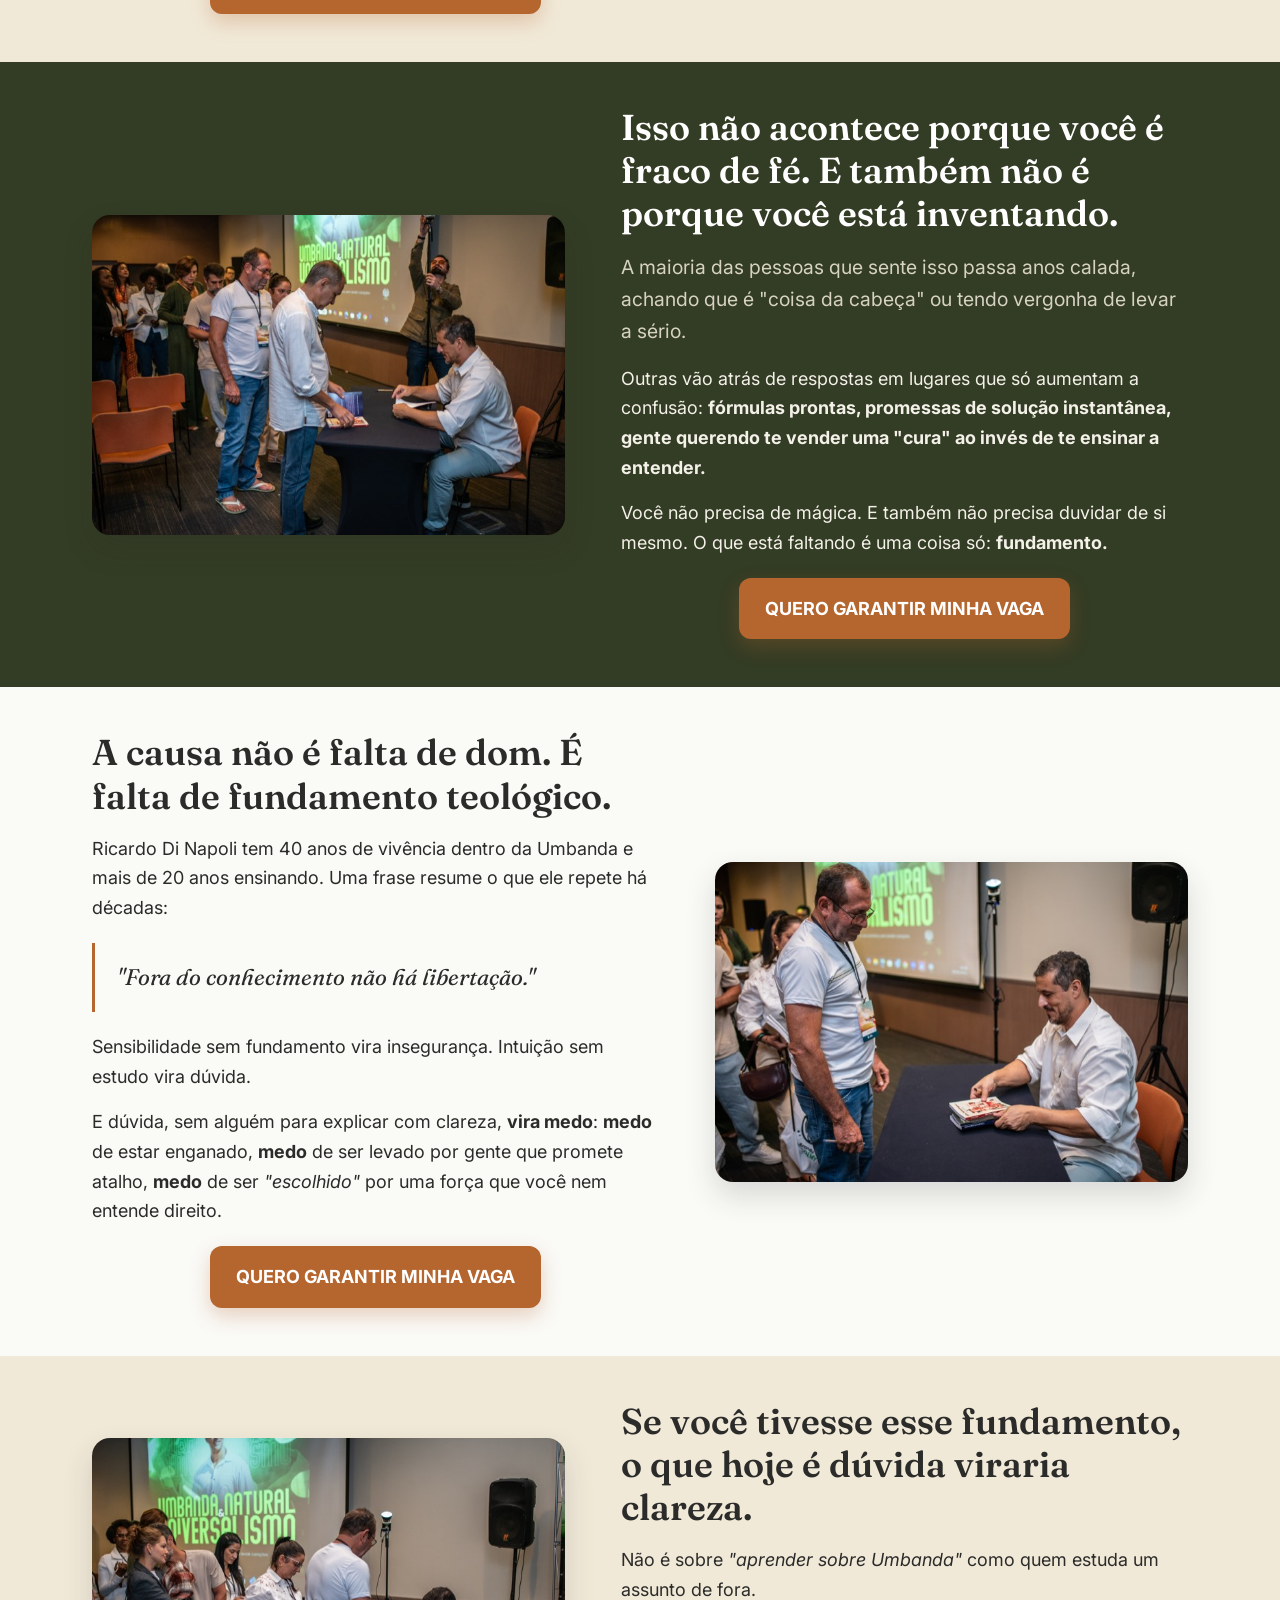
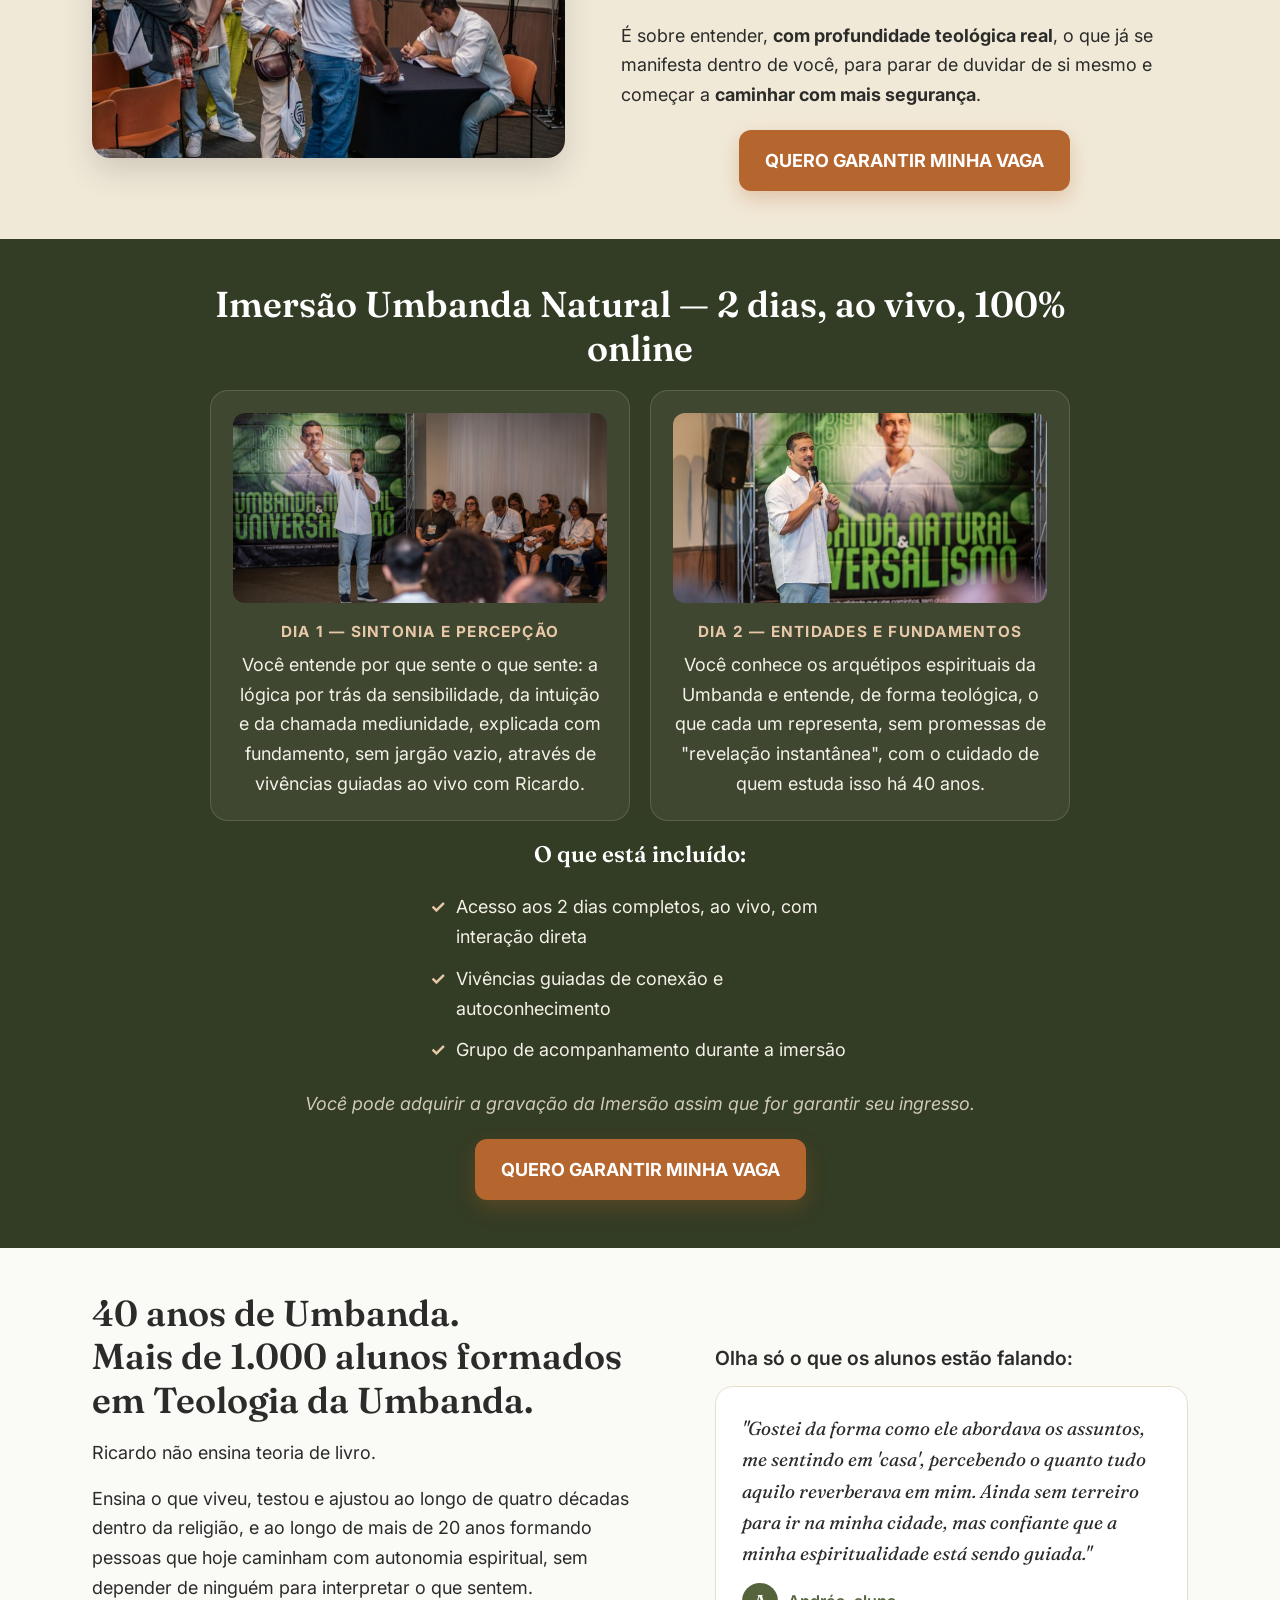
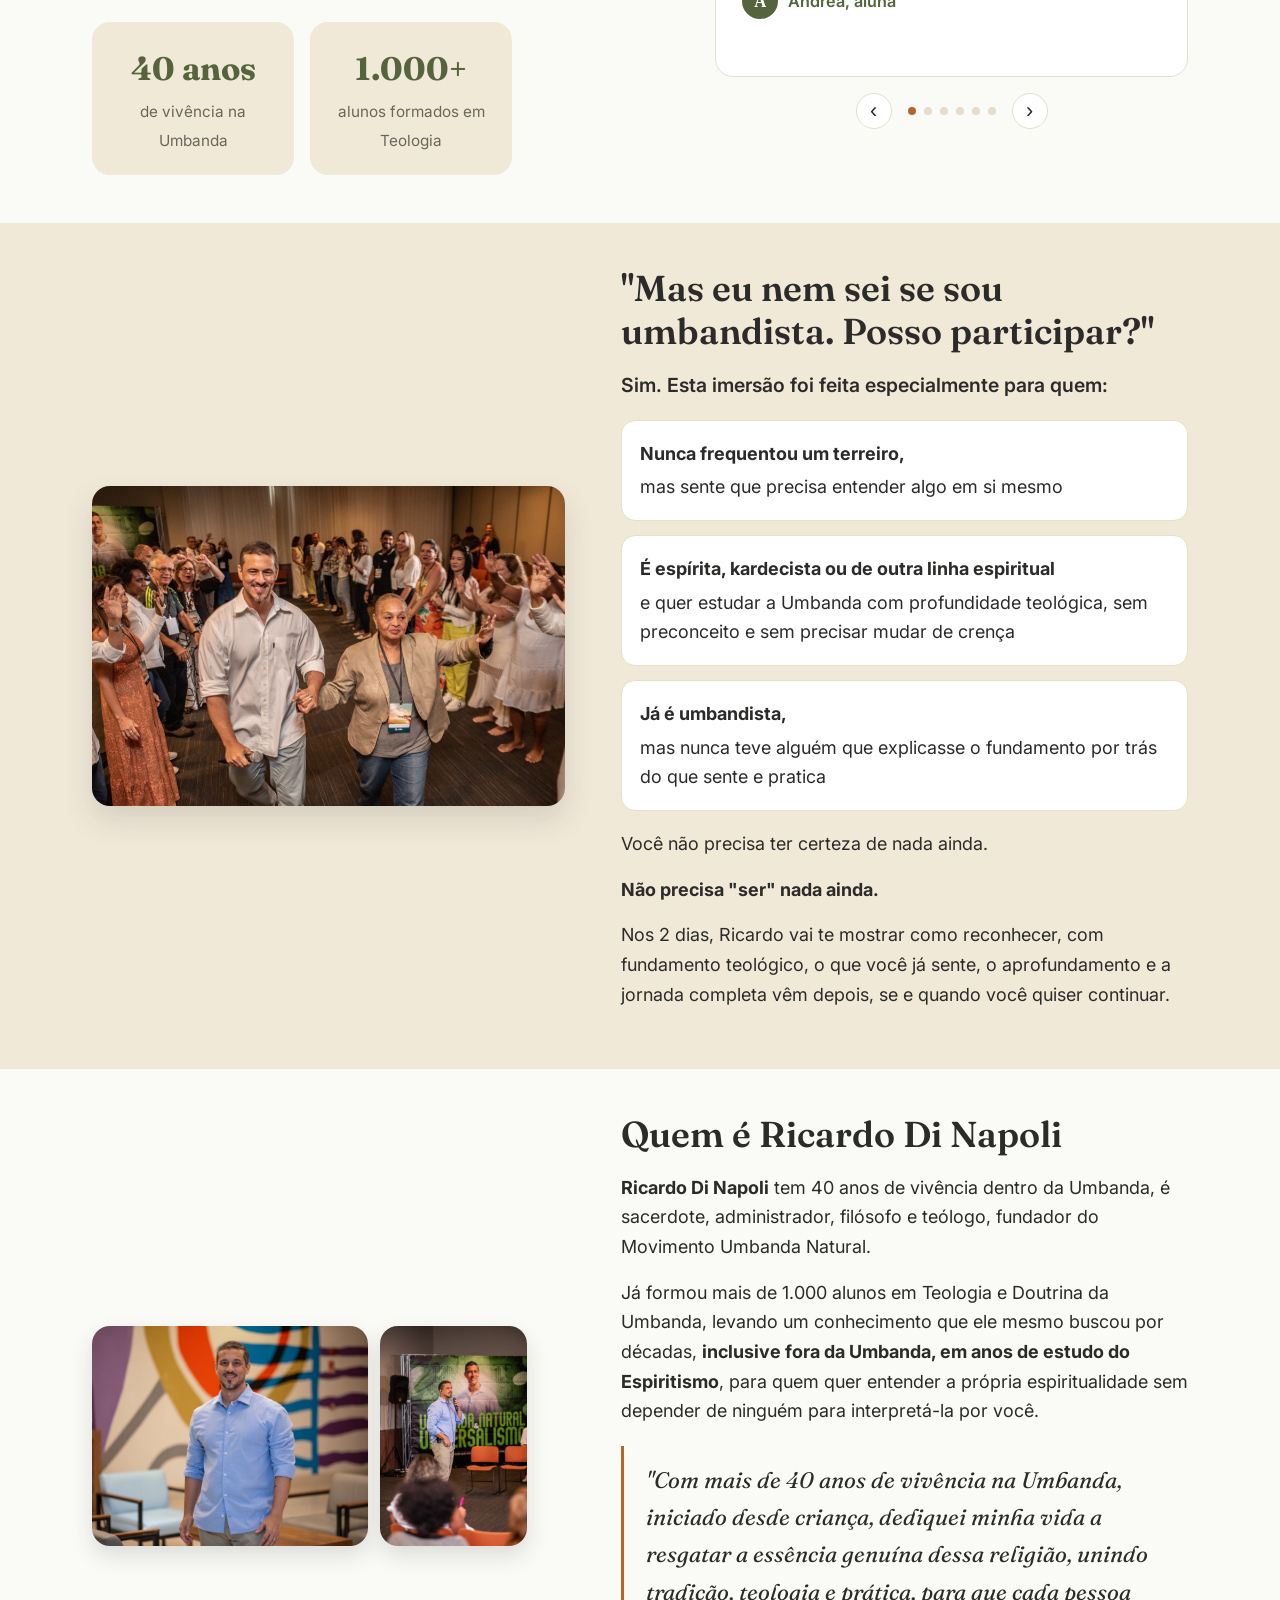
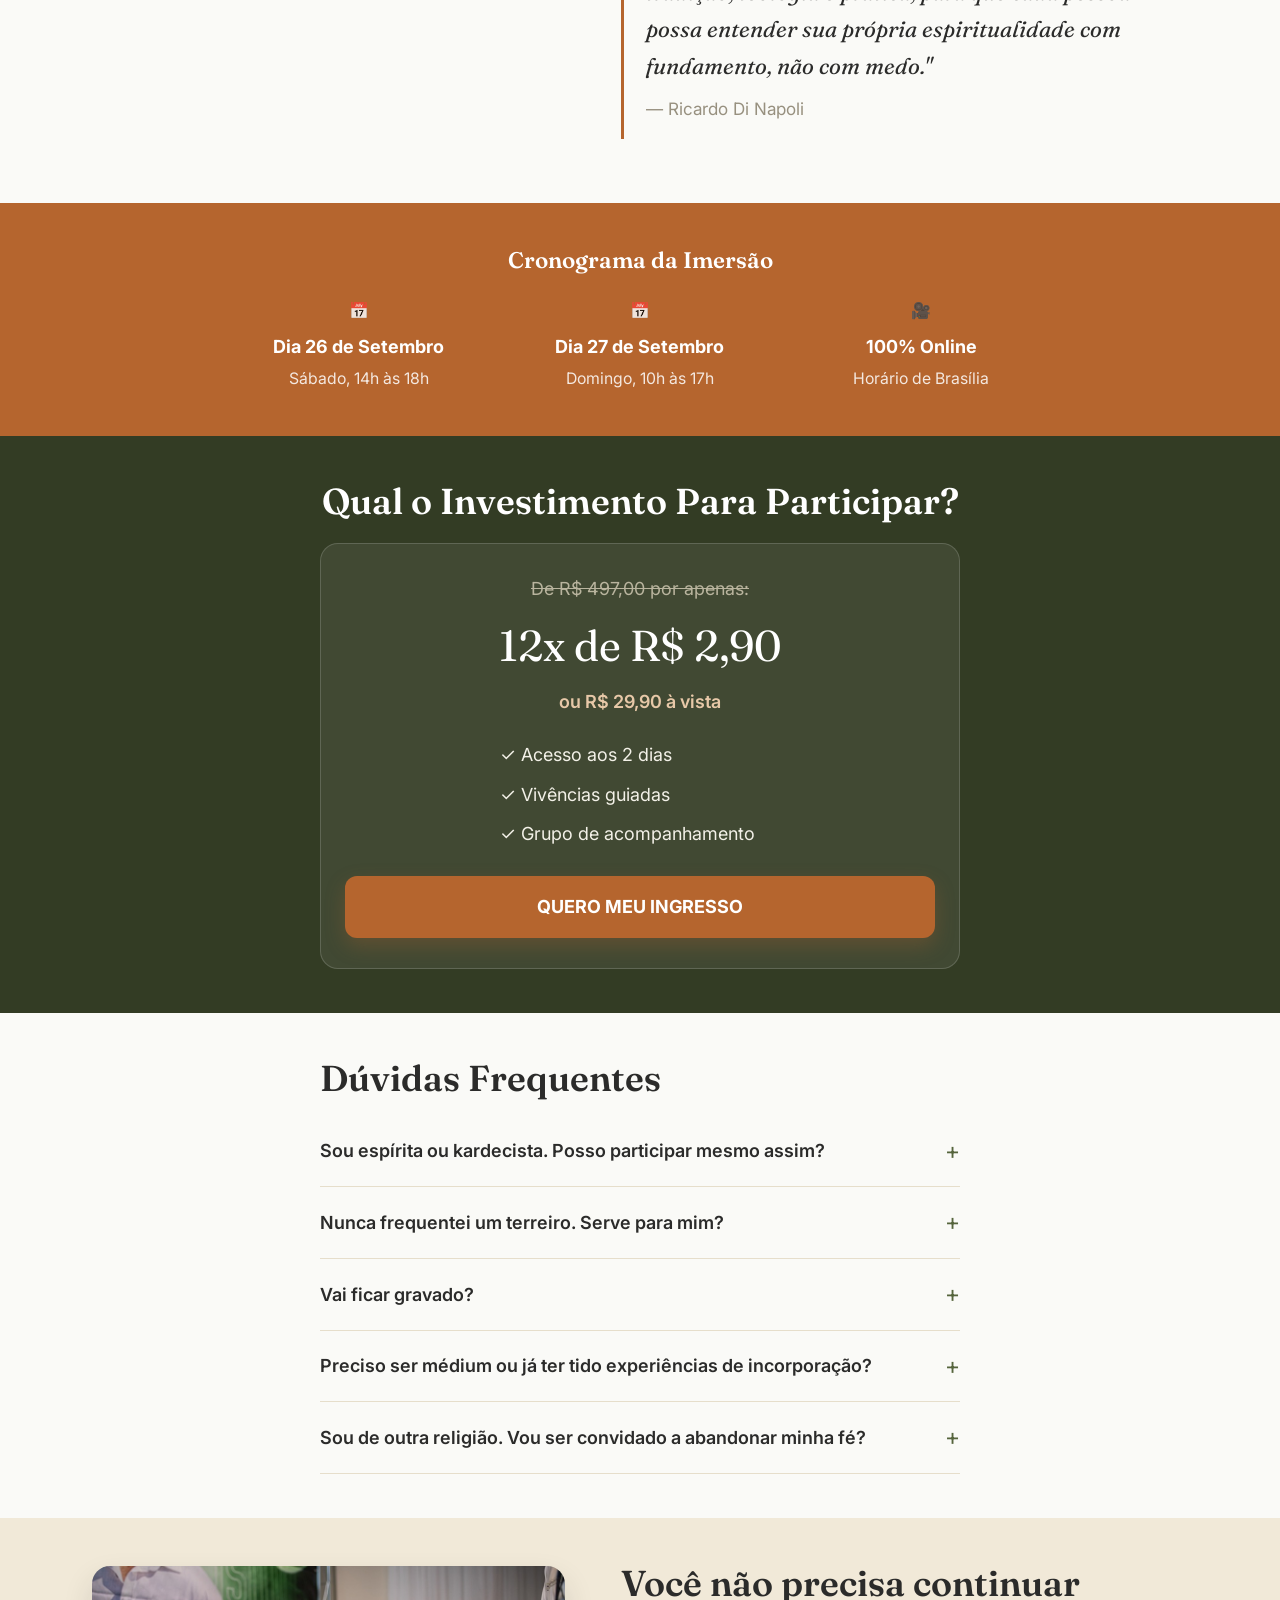
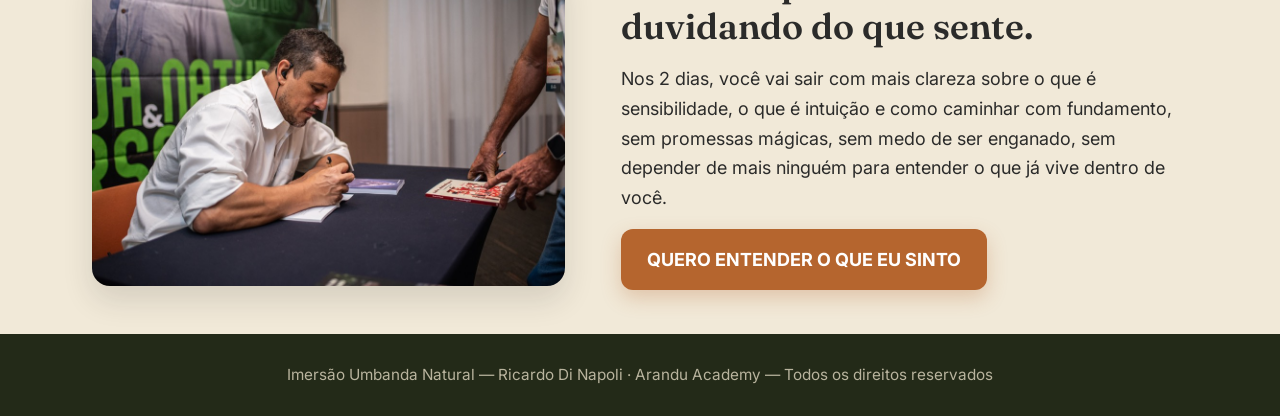
==== commit d7192d26: "Centraliza bloco de cronograma e corrige enquadramento das fotos (cabeça cortada no mobile)" ====
--- a/index.html
+++ b/index.html
@@ -3,8 +3,31 @@
 <head>
 <meta charset="UTF-8">
 <meta name="viewport" content="width=device-width, initial-scale=1.0">
-<title>Imersão Umbanda Natural — Ricardo Di Napoli</title>
-<meta name="description" content="Imersão ao vivo e 100% online com Ricardo Di Napoli, 40 anos de vivência na Umbanda. Entenda com fundamento teológico o que você sente, sem misticismo vazio.">
+<title>Você Não Chegou Até Aqui Por Acaso — Imersão Umbanda Natural</title>
+<meta name="description" content="Existe dentro de você uma sensibilidade que talvez nunca soube explicar. Em 2 dias, com fundamento teológico e sem misticismo vazio, você vai entender o que isso significa.">
+<link rel="canonical" href="https://imersao.aranduacademy.com.br/">
+<link rel="icon" type="image/png" sizes="32x32" href="assets/img/favicon-32.png">
+<link rel="icon" type="image/png" sizes="16x16" href="assets/img/favicon-16.png">
+<link rel="apple-touch-icon" sizes="180x180" href="apple-touch-icon.png">
+
+<!-- Open Graph / WhatsApp / Facebook -->
+<meta property="og:type" content="website">
+<meta property="og:url" content="https://imersao.aranduacademy.com.br/">
+<meta property="og:site_name" content="Imersão Umbanda Natural">
+<meta property="og:locale" content="pt_BR">
+<meta property="og:title" content="Você Não Chegou Até Aqui Por Acaso — Imersão Umbanda Natural">
+<meta property="og:description" content="Existe dentro de você uma sensibilidade que talvez nunca soube explicar. Em 2 dias, com fundamento teológico e sem misticismo vazio, você vai entender o que isso significa.">
+<meta property="og:image" content="https://imersao.aranduacademy.com.br/assets/img/og-image.jpg">
+<meta property="og:image:width" content="1200">
+<meta property="og:image:height" content="630">
+<meta property="og:image:alt" content="Ricardo Di Napoli, fundador do Movimento Umbanda Natural">
+
+<!-- Twitter Card -->
+<meta name="twitter:card" content="summary_large_image">
+<meta name="twitter:title" content="Você Não Chegou Até Aqui Por Acaso — Imersão Umbanda Natural">
+<meta name="twitter:description" content="Existe dentro de você uma sensibilidade que talvez nunca soube explicar. Em 2 dias, com fundamento teológico e sem misticismo vazio, você vai entender o que isso significa.">
+<meta name="twitter:image" content="https://imersao.aranduacademy.com.br/assets/img/og-image.jpg">
+
 <link rel="preconnect" href="https://fonts.googleapis.com">
 <link rel="preconnect" href="https://fonts.gstatic.com" crossorigin>
 <link href="https://fonts.googleapis.com/css2?family=Fraunces:opsz,wght@9..144,500;9..144,600;9..144,700&family=Inter:wght@400;500;600;700&display=swap" rel="stylesheet">
@@ -249,11 +272,12 @@
     border:1px solid rgba(255,255,255,.14);
     border-radius:var(--radius);
     padding:22px;
-  }
-  .dia-card img{ border-radius:12px; margin-bottom:16px; height:160px; width:100%; object-fit:cover; }
+    text-align:center;
+  }
+  .dia-card img{ border-radius:12px; margin-bottom:16px; height:190px; width:100%; object-fit:cover; object-position:50% 20%; }
   .dia-card .dia-num{ font-size:.85rem; letter-spacing:.08em; text-transform:uppercase; color:#E7C8A8; font-weight:700; margin-bottom:6px; }
-  .incluido{ margin:18px 0; }
-  .incluido li{ display:flex; gap:10px; padding:6px 0; }
+  .incluido{ margin:18px auto; max-width:420px; }
+  .incluido li{ display:flex; gap:10px; padding:6px 0; text-align:left; }
   .check{ flex:none; color:#E7C8A8; font-weight:700; }
   .nota{ font-size:1rem; font-style:italic; color:#CFCAB6; }
 
@@ -488,7 +512,7 @@
 <!-- BLOCO 6 — CRONOGRAMA (cor cheia) -->
 <section class="section section-dark" id="cronograma">
   <div class="container">
-    <div class="prose left" style="max-width:820px;">
+    <div class="prose" style="max-width:860px;text-align:center;">
       <h2>Imersão Umbanda Natural — 2 dias, ao vivo, 100% online</h2>
       <div class="dias">
         <div class="dia-card">
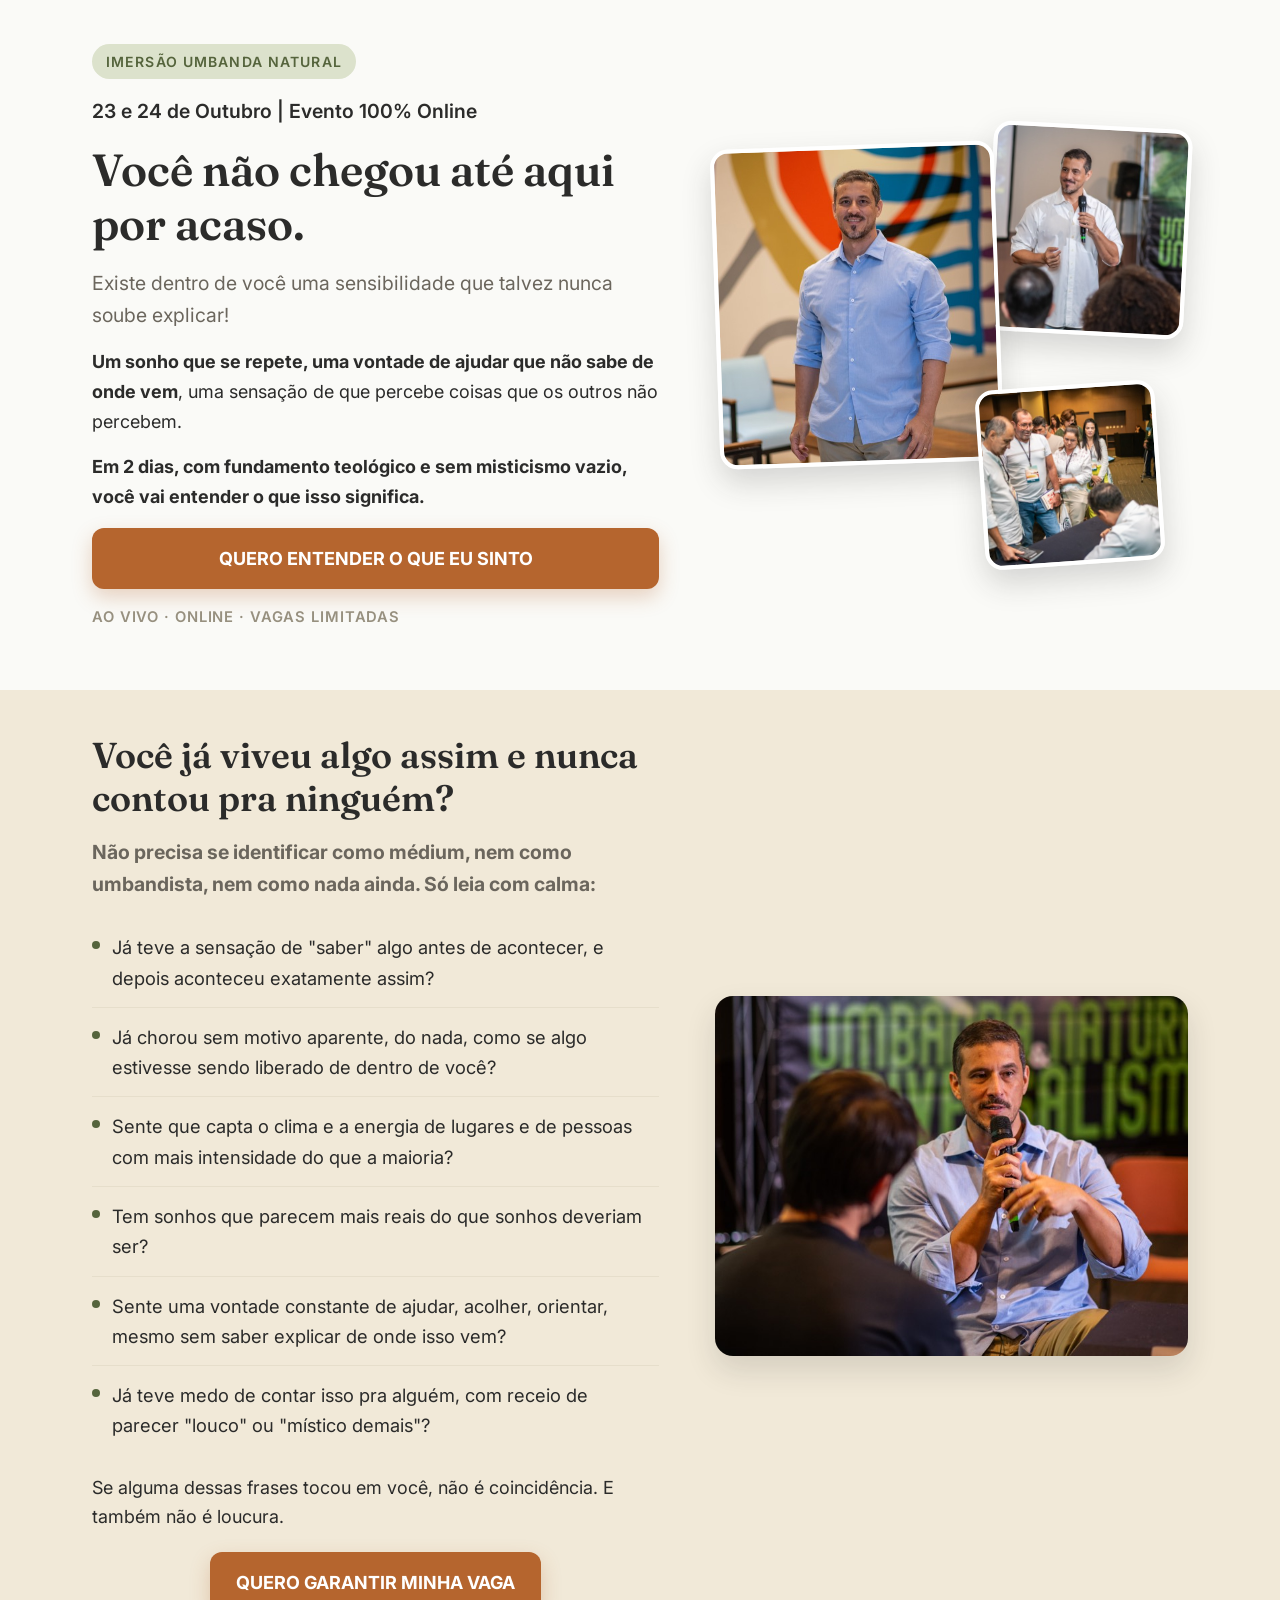
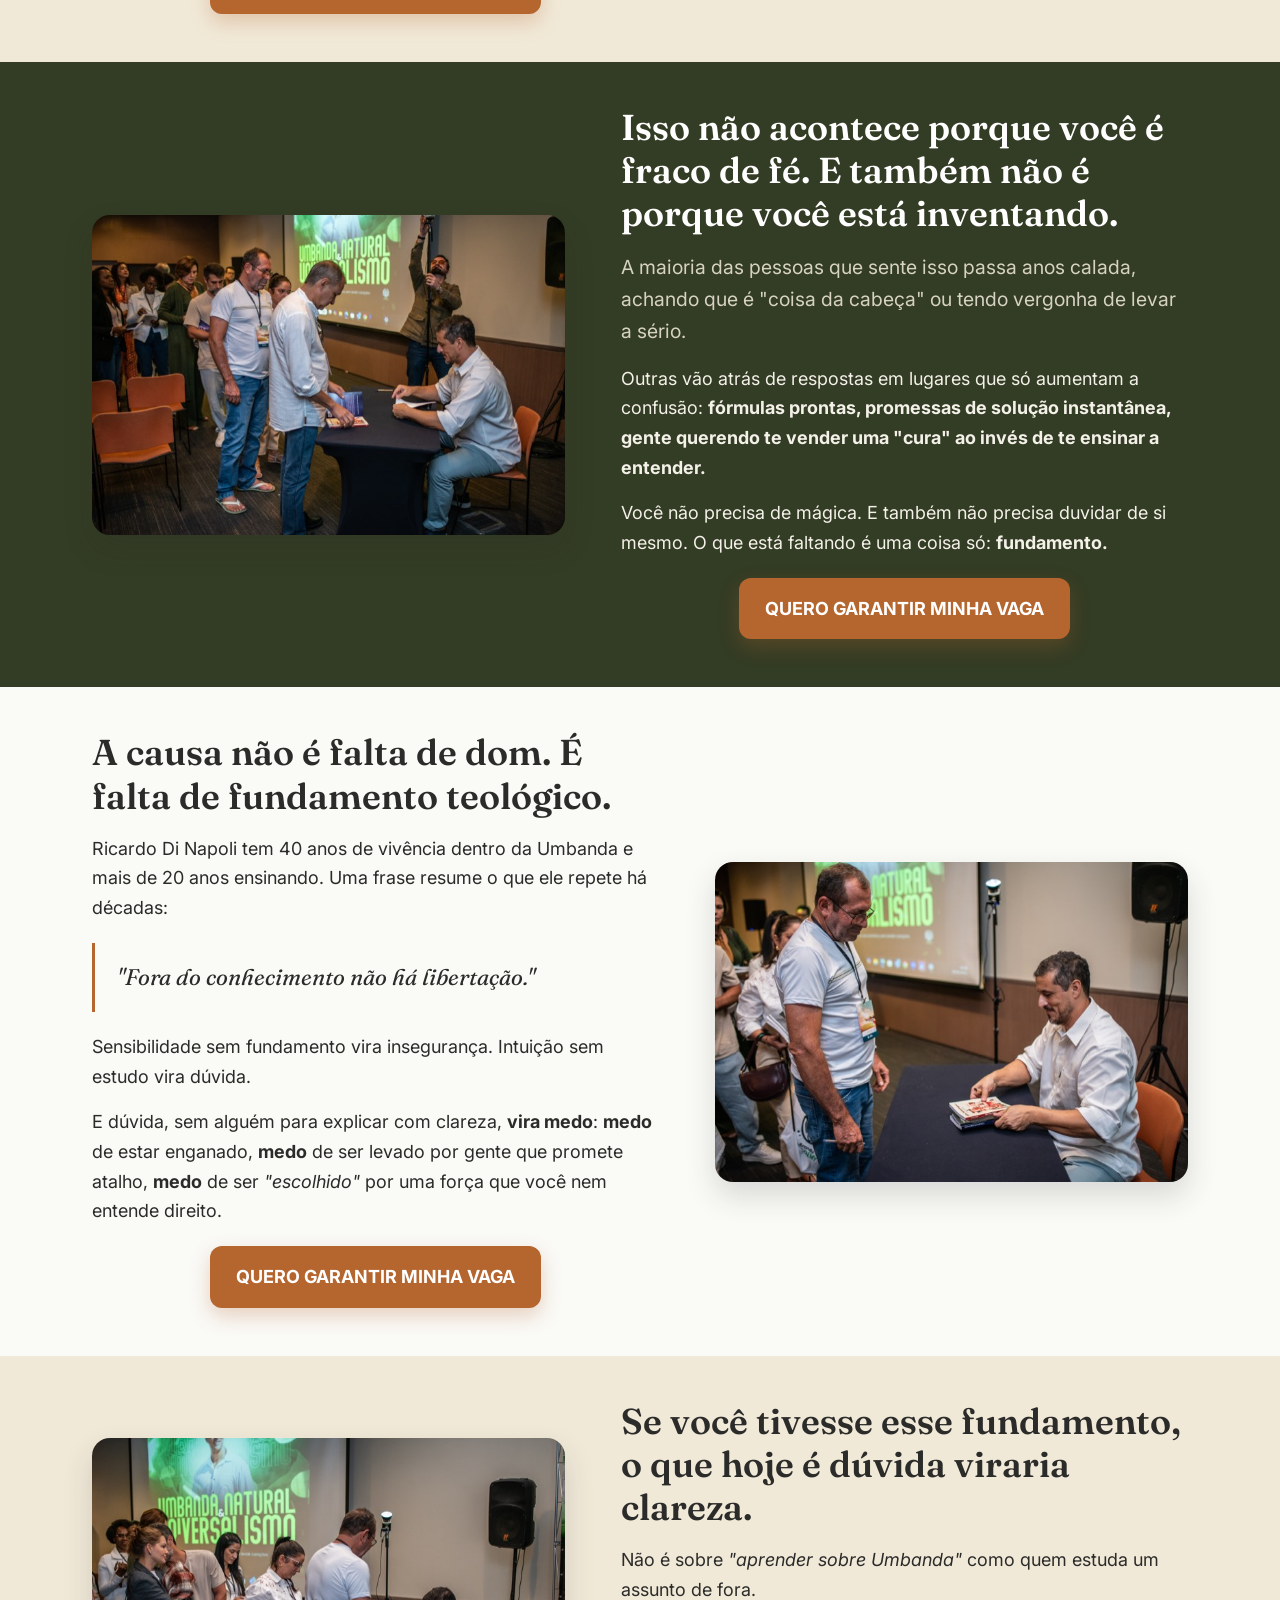
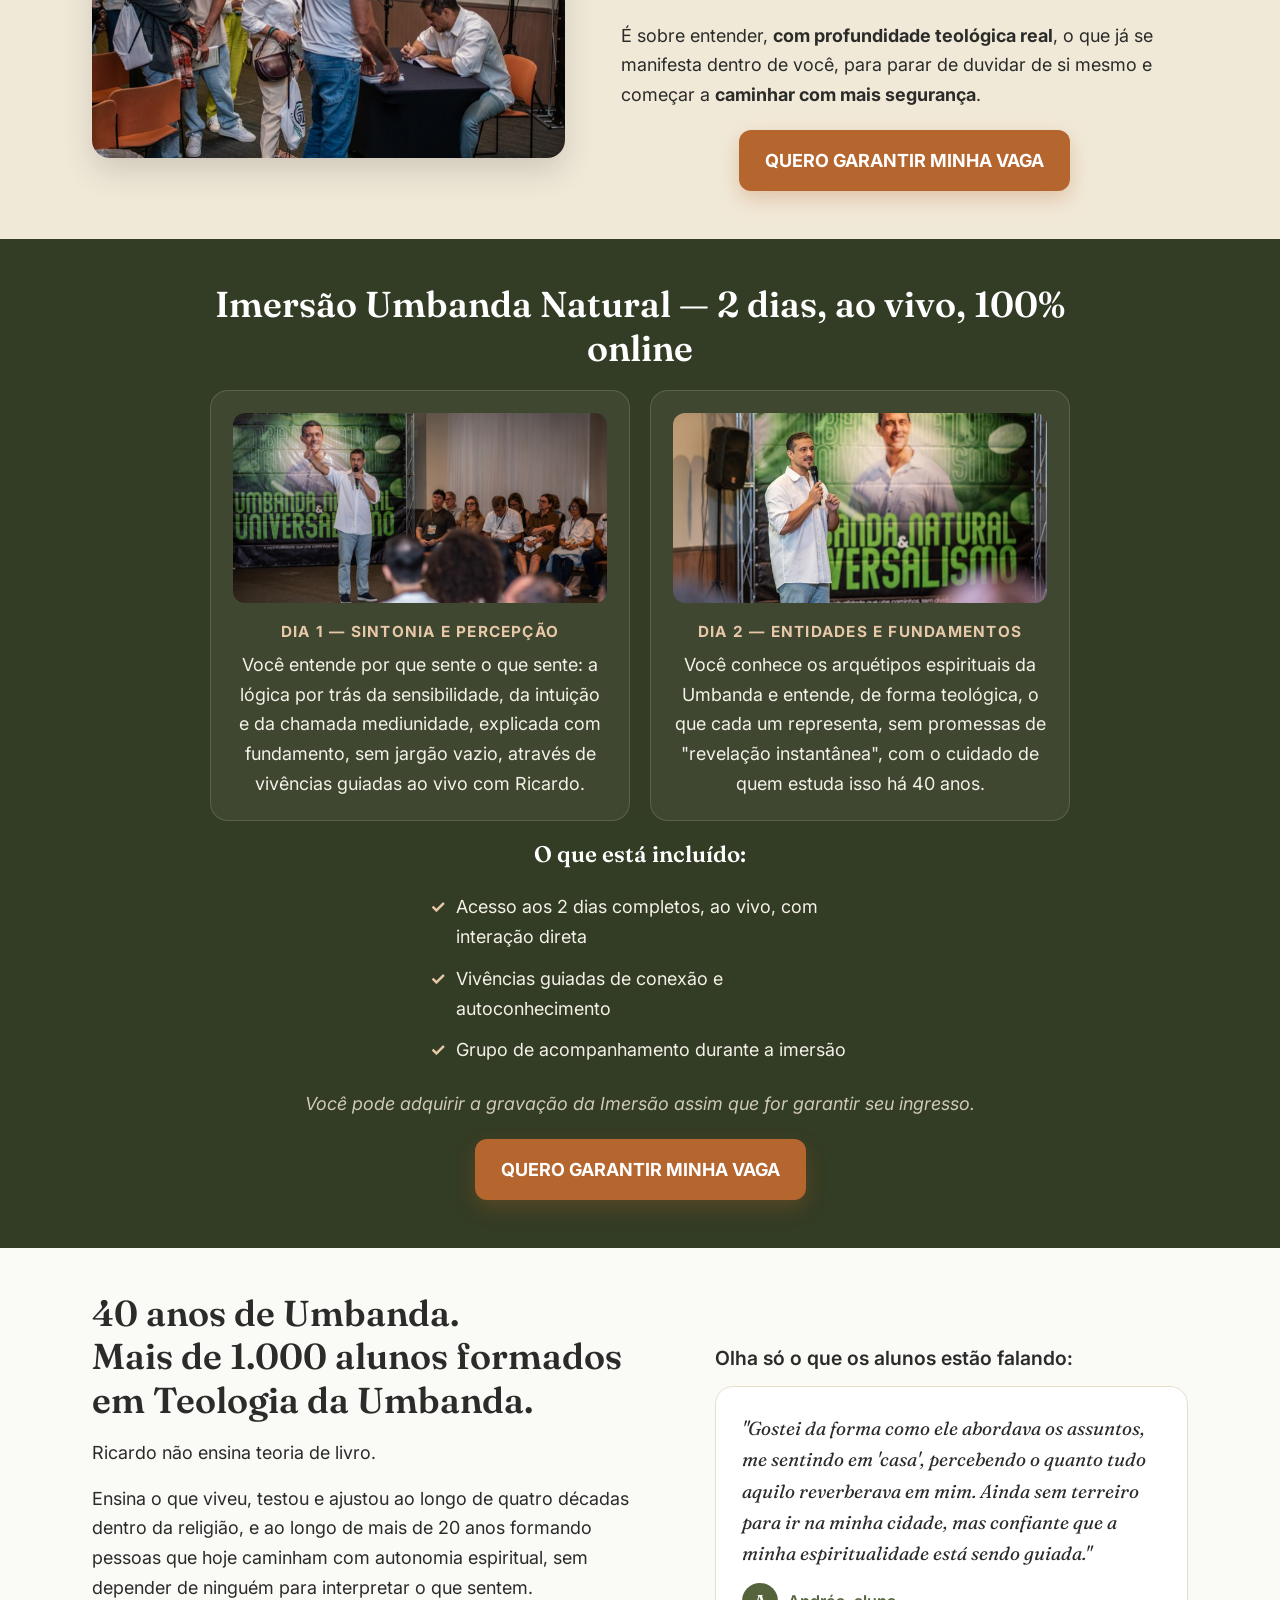
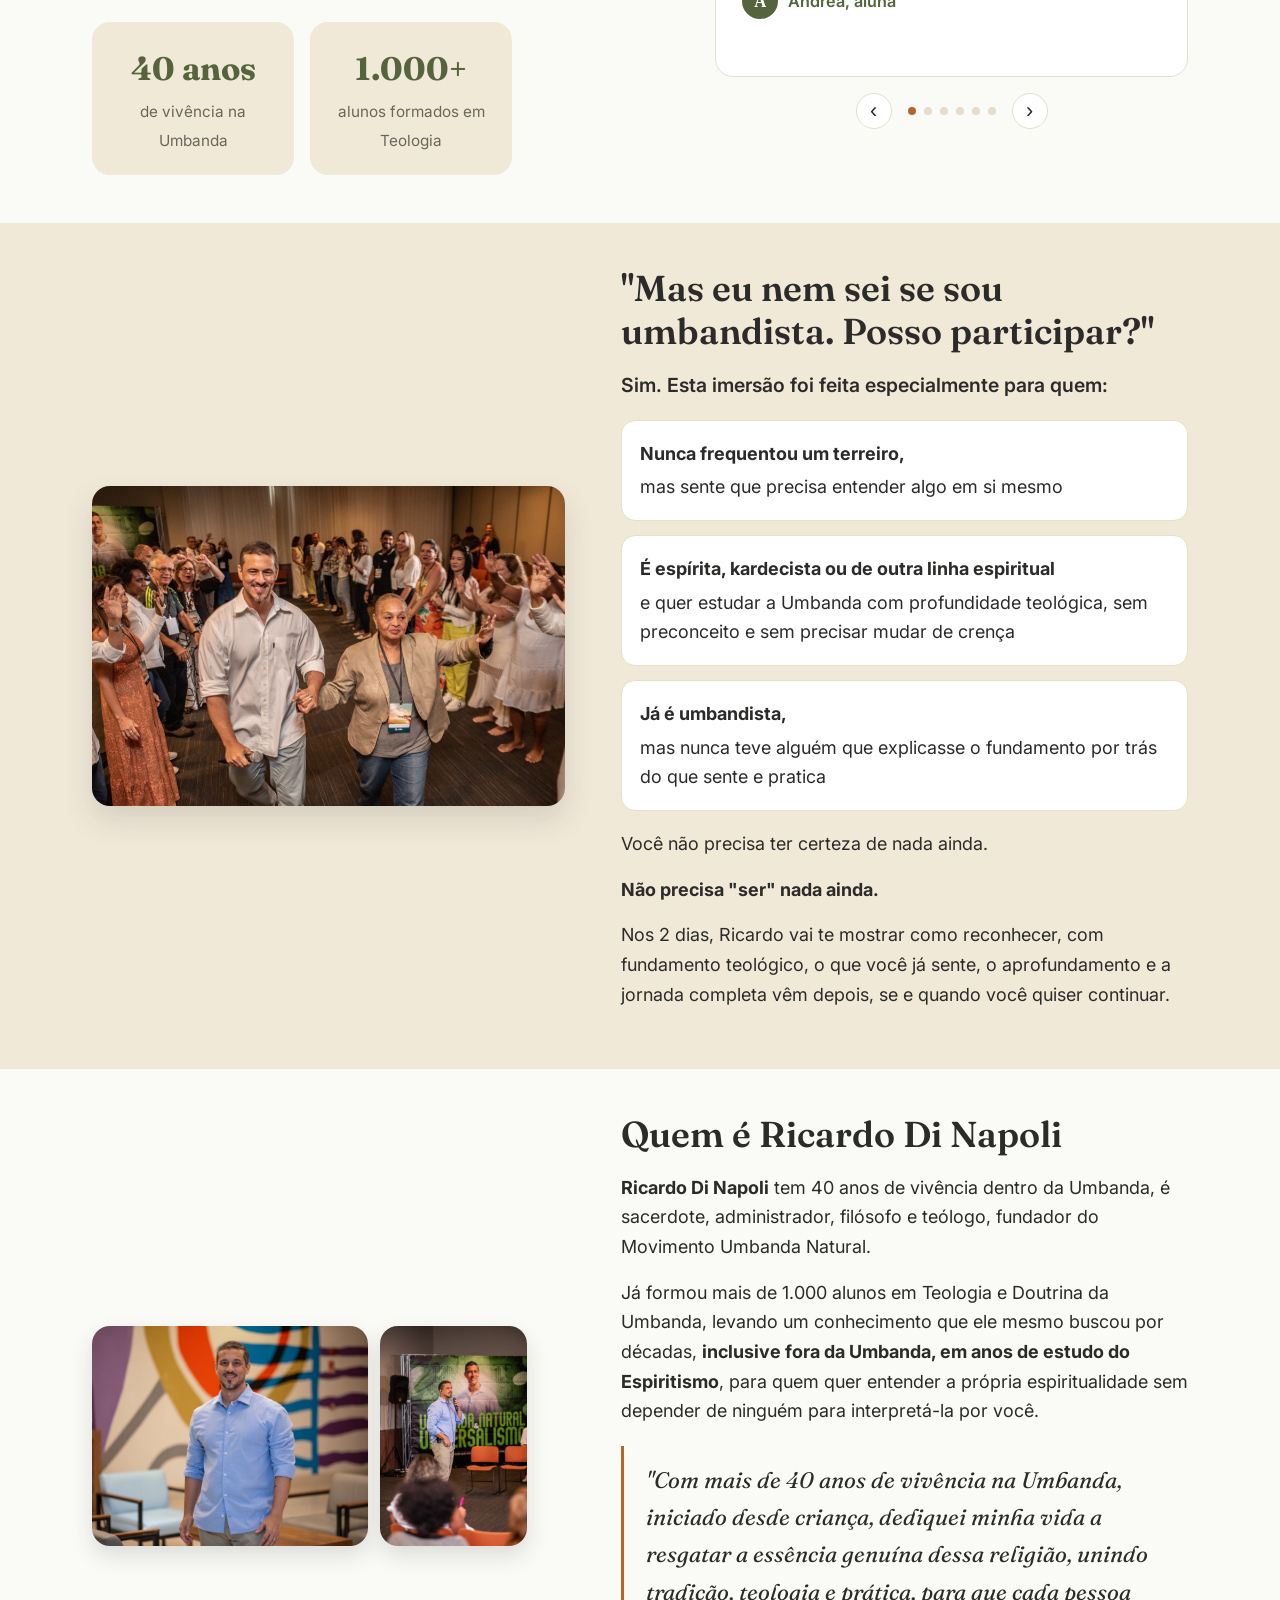
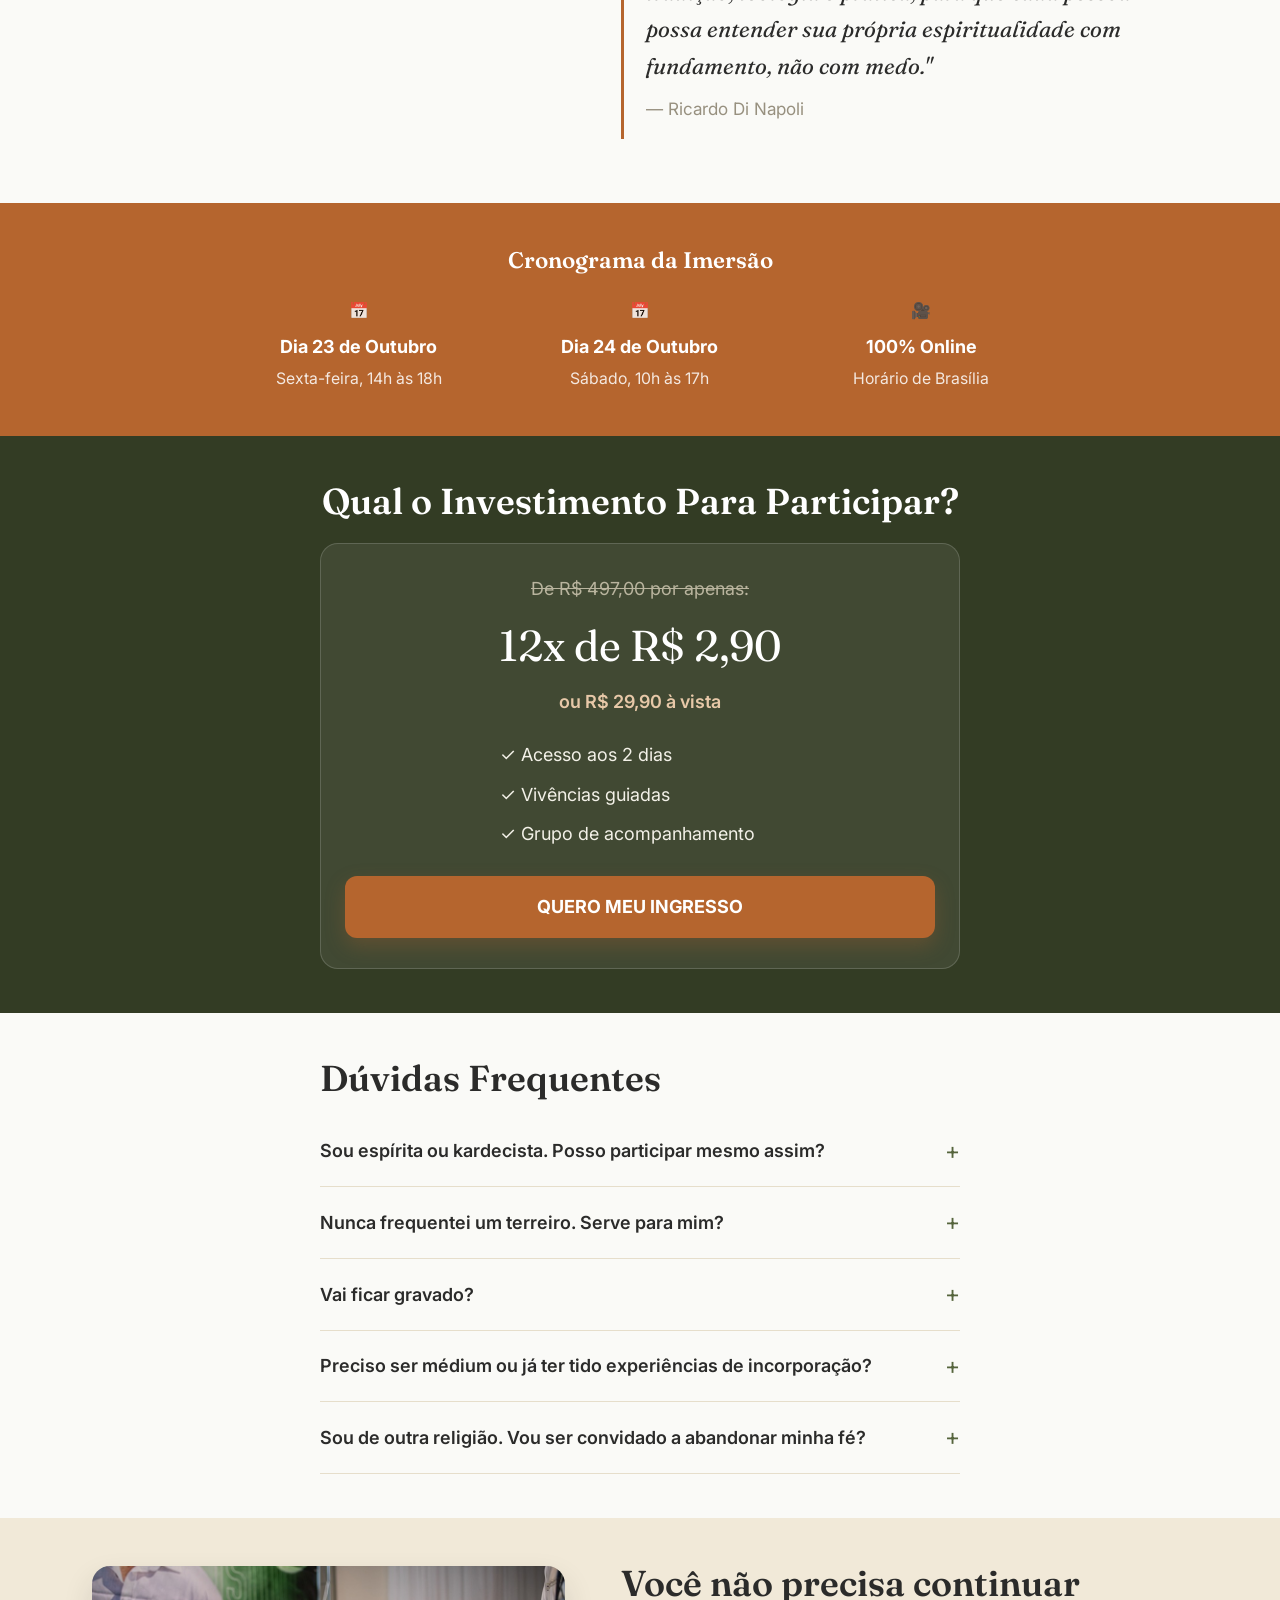
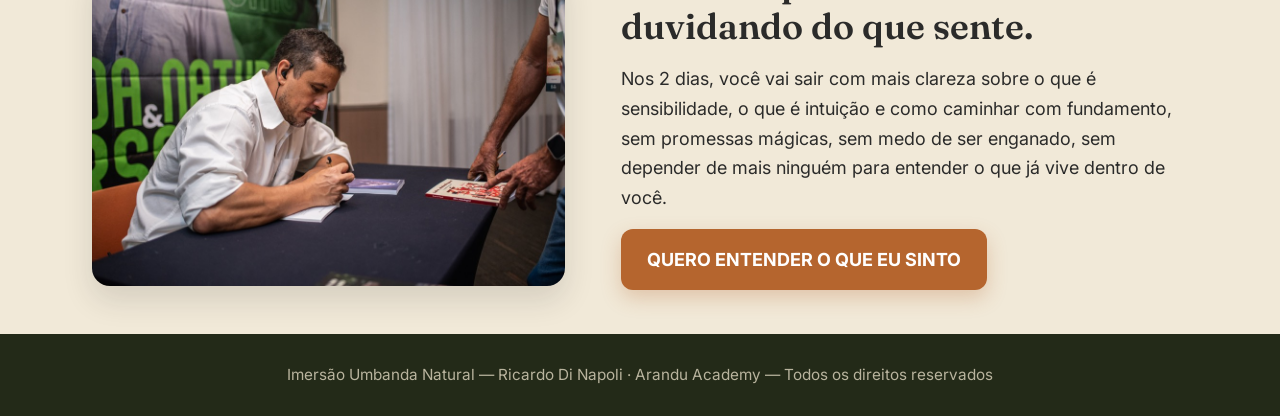
==== commit 22ba7a95: "Atualiza data da imersão para 23 e 24 de Outubro Co-Authored-By: Claude Sonnet 5 <noreply@anthropic." ====
--- a/index.html
+++ b/index.html
@@ -1,6 +1,13 @@
 <!DOCTYPE html>
 <html lang="pt-BR">
 <head>
+<!-- Google Tag Manager -->
+<script>(function(w,d,s,l,i){w[l]=w[l]||[];w[l].push({'gtm.start':
+new Date().getTime(),event:'gtm.js'});var f=d.getElementsByTagName(s)[0],
+j=d.createElement(s),dl=l!='dataLayer'?'&l='+l:'';j.async=true;j.src=
+'https://www.googletagmanager.com/gtm.js?id='+i+dl;f.parentNode.insertBefore(j,f);
+})(window,document,'script','dataLayer','GTM-W9XCN54J');</script>
+<!-- End Google Tag Manager -->
 <meta charset="UTF-8">
 <meta name="viewport" content="width=device-width, initial-scale=1.0">
 <title>Você Não Chegou Até Aqui Por Acaso — Imersão Umbanda Natural</title>
@@ -422,13 +429,17 @@
 </style>
 </head>
 <body>
+<!-- Google Tag Manager (noscript) -->
+<noscript><iframe src="https://www.googletagmanager.com/ns.html?id=GTM-W9XCN54J"
+height="0" width="0" style="display:none;visibility:hidden"></iframe></noscript>
+<!-- End Google Tag Manager (noscript) -->
 
 <!-- BLOCO 1 — HERO -->
 <section class="section" id="hero">
   <div class="container split split-text-first">
     <div>
       <span class="tag">Imersão Umbanda Natural</span>
-      <p class="lede" style="margin-bottom:16px;font-weight:600;color:var(--ink);">26 e 27 de Setembro | Evento 100% Online</p>
+      <p class="lede" style="margin-bottom:16px;font-weight:600;color:var(--ink);">23 e 24 de Outubro | Evento 100% Online</p>
       <h1>Você não chegou até aqui por acaso.</h1>
       <p class="lede">Existe dentro de você uma sensibilidade que talvez nunca soube explicar!</p>
       <p><strong>Um sonho que se repete, uma vontade de ajudar que não sabe de onde vem</strong>, uma sensação de que percebe coisas que os outros não percebem.</p>
@@ -634,8 +645,8 @@
   <div class="container">
     <h3>Cronograma da Imersão</h3>
     <div class="cronograma-cols">
-      <div><span class="cronograma-icon">📅</span><strong>Dia 26 de Setembro</strong><span>Sábado, 14h às 18h</span></div>
-      <div><span class="cronograma-icon">📅</span><strong>Dia 27 de Setembro</strong><span>Domingo, 10h às 17h</span></div>
+      <div><span class="cronograma-icon">📅</span><strong>Dia 23 de Outubro</strong><span>Sexta-feira, 14h às 18h</span></div>
+      <div><span class="cronograma-icon">📅</span><strong>Dia 24 de Outubro</strong><span>Sábado, 10h às 17h</span></div>
       <div><span class="cronograma-icon">🎥</span><strong>100% Online</strong><span>Horário de Brasília</span></div>
     </div>
   </div>
